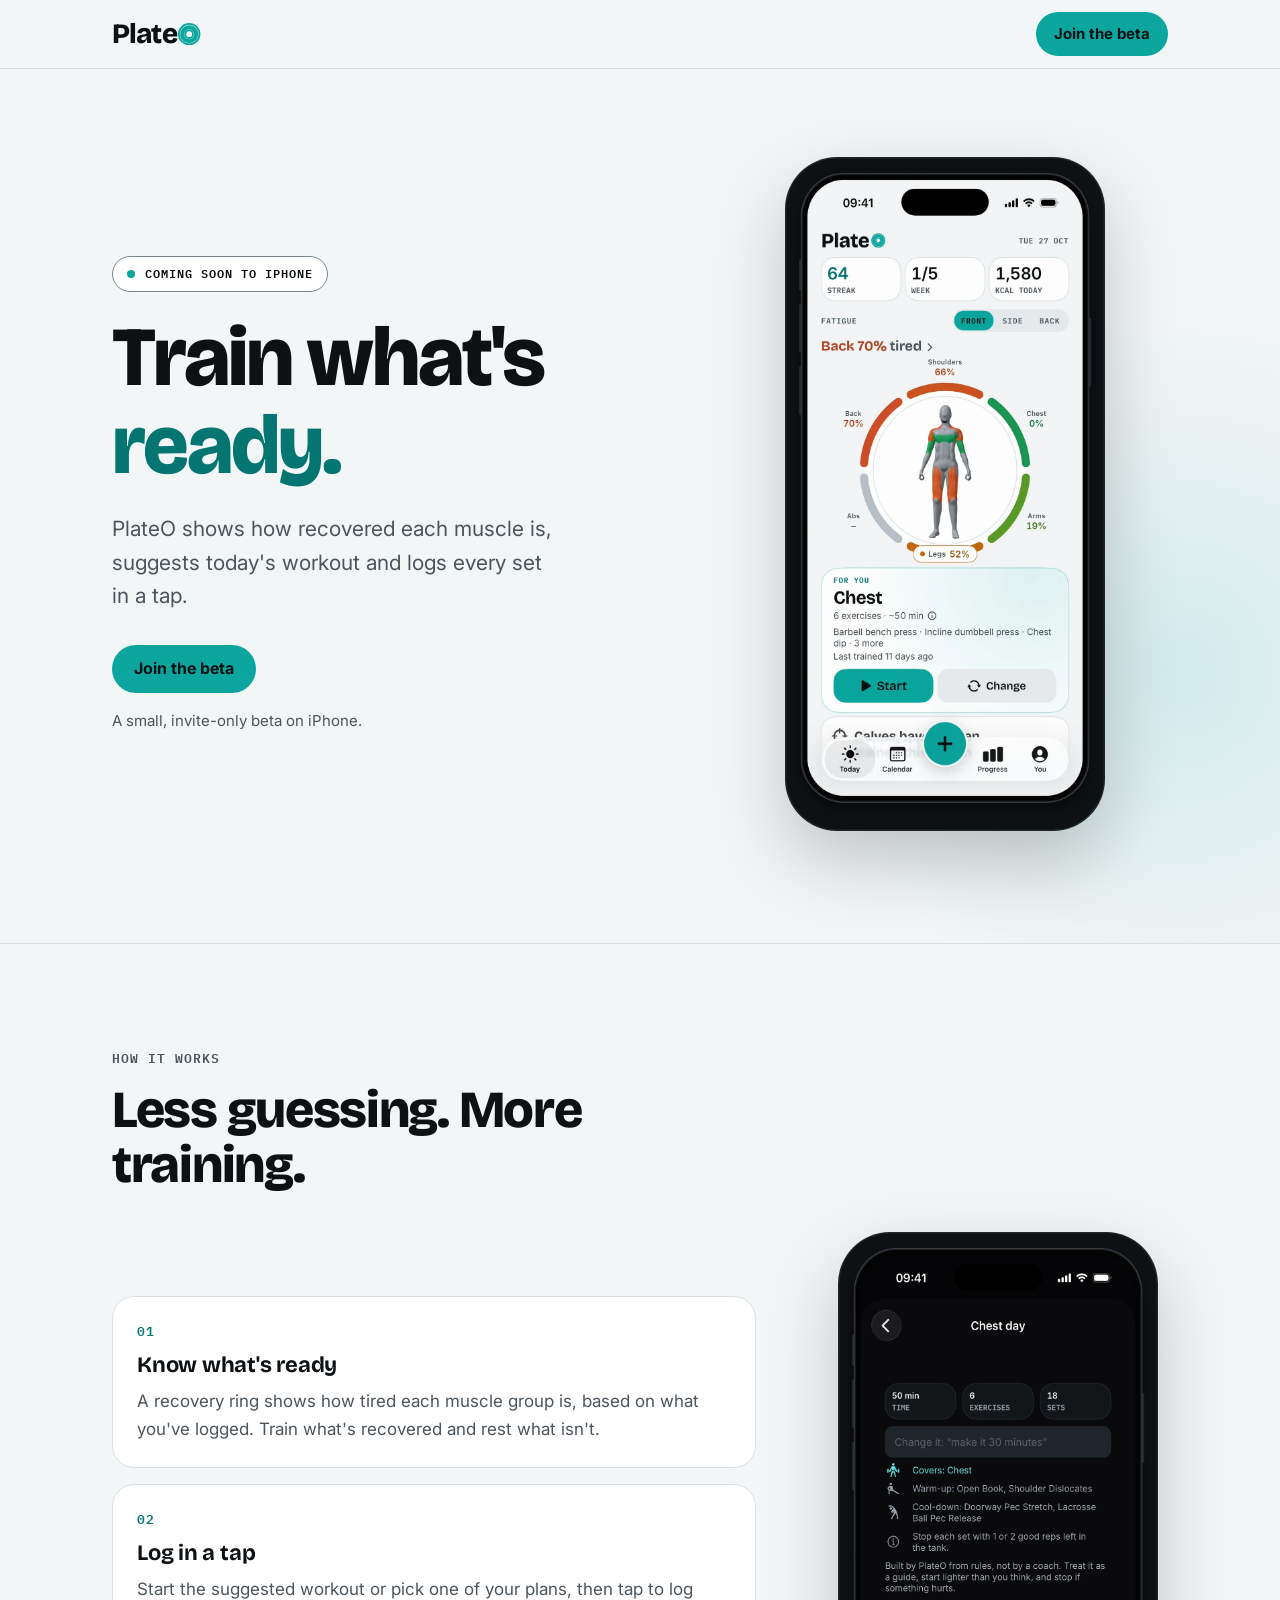
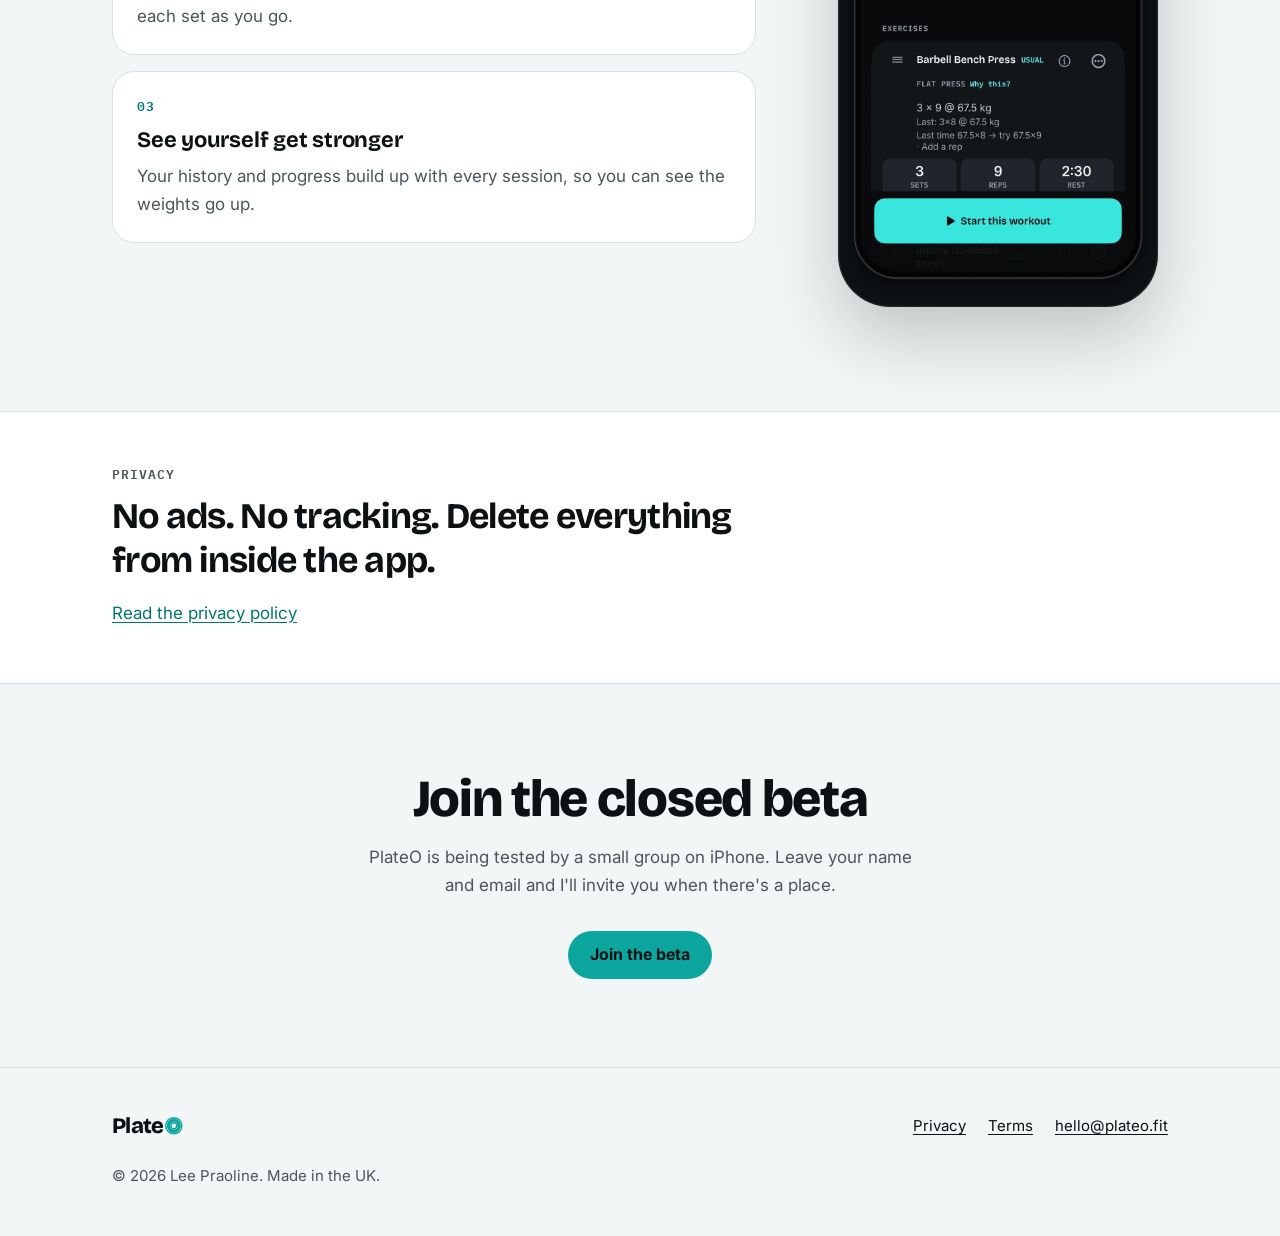
==== index.html @ 6e7a7268 "Site: use the PC's mockups, OG card and icon set" ====
<!doctype html>
<html lang="en-GB">
<head>
  <meta charset="utf-8">
  <meta name="viewport" content="width=device-width, initial-scale=1">
  <title>PlateO: train what's ready</title>
  <meta name="description" content="PlateO is a gym app for iPhone. It shows how recovered each muscle is, suggests today's workout and logs every set in a tap. Coming soon to iPhone.">
  <meta name="color-scheme" content="dark light">
  <meta name="theme-color" content="#0B0C0E" media="(prefers-color-scheme: dark)">
  <meta name="theme-color" content="#F3F6F7" media="(prefers-color-scheme: light)">
  <meta name="referrer" content="strict-origin-when-cross-origin">
  <meta property="og:type" content="website">
  <meta property="og:site_name" content="PlateO">
  <meta property="og:title" content="PlateO: train what's ready">
  <meta property="og:description" content="See how recovered each muscle is, get today's workout and log every set in a tap. Coming soon to iPhone.">
  <meta property="og:url" content="https://plateo.fit/">
  <meta property="og:image" content="https://plateo.fit/img/og-card-1200x630.png">
  <meta property="og:image:width" content="1200">
  <meta property="og:image:height" content="630">
  <meta property="og:image:alt" content="PlateO wordmark, the words Train what's ready, and the PlateO Today screen on an iPhone.">
  <meta property="og:locale" content="en_GB">
  <meta name="twitter:card" content="summary_large_image">
  <link rel="icon" href="favicon-32.png" sizes="32x32" type="image/png">
  <link rel="icon" href="favicon.svg" type="image/svg+xml">
  <link rel="apple-touch-icon" href="apple-touch-icon-180.png">
  <link rel="preload" href="fonts/BricolageGrotesque-Variable.ttf" as="font" type="font/ttf" crossorigin>
  <link rel="stylesheet" href="style.css">
</head>
<body>
  <a class="skip" href="#main">Skip to content</a>

  <header class="site-head">
    <div class="wrap">
      <a class="brand" href="./" aria-label="PlateO home"><span aria-hidden="true">Plate</span><svg viewBox="10 10 108 108" width="24" height="24" aria-hidden="true" focusable="false"><path fill="currentColor" fill-rule="evenodd" d="M10.00,64 a54.00,54.00 0 1 0 108.00,0 a54.00,54.00 0 1 0 -108.00,0 M18.64,64 a45.36,45.36 0 1 0 90.72,0 a45.36,45.36 0 1 0 -90.72,0 M20.51,64 a43.49,43.49 0 1 0 86.98,0 a43.49,43.49 0 1 0 -86.98,0 M39.85,64 a24.15,24.15 0 1 0 48.30,0 a24.15,24.15 0 1 0 -48.30,0 M41.16,64 a22.84,22.84 0 1 0 45.68,0 a22.84,22.84 0 1 0 -45.68,0 M49.96,64 a14.04,14.04 0 1 0 28.08,0 a14.04,14.04 0 1 0 -28.08,0"/></svg></a>
      <a class="btn btn-sm" href="beta.html">Join the beta</a>
    </div>
  </header>

  <main id="main">
    <section class="hero" aria-labelledby="hero-title">
      <div class="wrap">
        <div>
          <p class="pill">Coming soon to iPhone</p>
          <h1 id="hero-title">Train what's <span class="accent">ready.</span></h1>
          <p class="lead">PlateO shows how recovered each muscle is, suggests today's workout and logs every set in a tap.</p>
          <div class="cta-row">
            <a class="btn" href="beta.html">Join the beta</a>
          </div>
          <p class="fine">A small, invite-only beta on iPhone.</p>
        </div>
        <div class="phone">
          <picture>
            <source srcset="img/phone-today-light.webp" media="(prefers-color-scheme: light)">
            <img src="img/phone-today-dark.webp" width="450" height="949" fetchpriority="high"
                 alt="The PlateO Today screen. A ring around a body figure shows how tired each muscle group is: back 70%, shoulders 66%, legs 52%, arms 19% and chest 0%. Below it, a suggested Chest workout of 6 exercises, about 50 minutes, with a Start button.">
          </picture>
        </div>
      </div>
    </section>

    <section class="section" aria-labelledby="features-title">
      <div class="wrap">
        <div class="section-head">
          <p class="label">How it works</p>
          <h2 id="features-title">Less guessing. More training.</h2>
        </div>
        <div class="features">
          <ul class="feature-list">
            <li class="feature">
              <p class="num">01</p>
              <h3>Know what's ready</h3>
              <p>A recovery ring shows how tired each muscle group is, based on what you've logged. Train what's recovered and rest what isn't.</p>
            </li>
            <li class="feature">
              <p class="num">02</p>
              <h3>Log in a tap</h3>
              <p>Start the suggested workout or pick one of your plans, then tap to log each set as you go.</p>
            </li>
            <li class="feature">
              <p class="num">03</p>
              <h3>See yourself get stronger</h3>
              <p>Your history and progress build up with every session, so you can see the weights go up.</p>
            </li>
          </ul>
          <div class="phone">
            <img src="img/phone-chestday-dark.webp" width="450" height="949" loading="lazy"
                 alt="A PlateO Chest day workout: 50 minutes, 6 exercises, 18 sets, with warm-up and cool-down. The first exercise is Barbell Bench Press, 3 sets of 9 at 67.5 kg, and a Start this workout button.">
          </div>
        </div>
      </div>
    </section>

    <section class="strip" aria-labelledby="privacy-title">
      <div class="wrap">
        <h2 id="privacy-title" class="label">Privacy</h2>
        <p class="big">No ads. No tracking. Delete everything from inside the app.</p>
        <p class="more"><a href="privacy.html">Read the privacy policy</a></p>
      </div>
    </section>

    <section class="closing" aria-labelledby="closing-title">
      <div class="wrap">
        <h2 id="closing-title">Join the closed beta</h2>
        <p>PlateO is being tested by a small group on iPhone. Leave your name and email and I'll invite you when there's a place.</p>
        <div class="cta-row">
          <a class="btn" href="beta.html">Join the beta</a>
        </div>
      </div>
    </section>
  </main>

  <footer class="site-foot">
    <div class="wrap">
      <a class="brand brand-sm" href="./" aria-label="PlateO home"><span aria-hidden="true">Plate</span><svg viewBox="10 10 108 108" width="24" height="24" aria-hidden="true" focusable="false"><path fill="currentColor" fill-rule="evenodd" d="M10.00,64 a54.00,54.00 0 1 0 108.00,0 a54.00,54.00 0 1 0 -108.00,0 M18.64,64 a45.36,45.36 0 1 0 90.72,0 a45.36,45.36 0 1 0 -90.72,0 M20.51,64 a43.49,43.49 0 1 0 86.98,0 a43.49,43.49 0 1 0 -86.98,0 M39.85,64 a24.15,24.15 0 1 0 48.30,0 a24.15,24.15 0 1 0 -48.30,0 M41.16,64 a22.84,22.84 0 1 0 45.68,0 a22.84,22.84 0 1 0 -45.68,0 M49.96,64 a14.04,14.04 0 1 0 28.08,0 a14.04,14.04 0 1 0 -28.08,0"/></svg></a>
      <nav aria-label="Footer">
        <ul>
          <li><a href="privacy.html">Privacy</a></li>
          <li><a href="terms.html">Terms</a></li>
          <li><a href="mailto:hello@plateo.fit">hello@plateo.fit</a></li>
        </ul>
      </nav>
      <p class="copy">© 2026 Lee Praoline. Made in the UK.</p>
    </div>
  </footer>
</body>
</html>
---- style.css ----
/* PlateO site, "Arc" look. Self-hosted fonts only: no third parties, no cookies, no analytics. */

/* Fonts: SIL Open Font Licence 1.1, see fonts/README.txt */
@font-face {
  font-family: "Bricolage Grotesque";
  src: url("fonts/BricolageGrotesque-Variable.ttf") format("truetype");
  font-weight: 200 800;
  font-style: normal;
  font-display: swap;
}
@font-face {
  font-family: "Inter";
  src: url("fonts/Inter-Variable.ttf") format("truetype");
  font-weight: 100 900;
  font-style: normal;
  font-display: swap;
}
@font-face {
  font-family: "IBM Plex Mono";
  src: url("fonts/IBMPlexMono-SemiBold.ttf") format("truetype");
  font-weight: 600;
  font-style: normal;
  font-display: swap;
}

/* Tokens: dark by default */
:root {
  color-scheme: dark light;
  --bg: #0B0C0E;
  --surface: #15181C;
  --field: #21262B;
  --line: #262B31;
  --line-strong: #6B747C;
  --ink: #F2F4F5;
  --ink-2: #9BA4AC;
  --accent: #3BE8E0;
  --on-accent: #061214;
  --accent-ink: #5CEFE8;
  --focus: #3BE8E0;
  --error: #F26B63;
  --ok: #5FD98F;
  --glow: rgba(59, 232, 224, .16);
  --head-bg: rgba(11, 12, 14, .86);
  --bezel: #1D2126;
  --shadow: 0 30px 80px rgba(0, 0, 0, .55);

  --display: "Bricolage Grotesque", ui-sans-serif, system-ui, sans-serif;
  --body: "Inter", ui-sans-serif, system-ui, -apple-system, "Segoe UI", Roboto, sans-serif;
  --mono: "IBM Plex Mono", ui-monospace, "SF Mono", Menlo, monospace;
  --radius: 22px;
  --max: 1120px;
}
@media (prefers-color-scheme: light) {
  :root {
    --bg: #F3F6F7;
    --surface: #FFFFFF;
    --field: #E6EBEE;
    --line: #D9DFE3;
    --line-strong: #7A848B;
    --ink: #0E1114;
    --ink-2: #4C555B;
    --accent: #0DA69F;
    --on-accent: #061214;
    --accent-ink: #047570;
    --focus: #047570;
    --error: #C8362D;
    --ok: #1E7F4A;
    --glow: rgba(13, 166, 159, .14);
    --head-bg: rgba(243, 246, 247, .88);
    --bezel: #0E1114;
    --shadow: 0 30px 70px rgba(14, 17, 20, .22);
  }
}

/* Base */
*, *::before, *::after { box-sizing: border-box; }
html { -webkit-text-size-adjust: 100%; scroll-behavior: smooth; }
body {
  margin: 0;
  background: var(--bg);
  color: var(--ink);
  font: 400 1.0625rem/1.6 var(--body);
  overflow-x: hidden;
  -webkit-font-smoothing: antialiased;
}
img { max-width: 100%; height: auto; display: block; }
a { color: var(--accent-ink); text-underline-offset: 3px; }
a:hover { text-decoration-thickness: 2px; }
:focus-visible { outline: 3px solid var(--focus); outline-offset: 3px; border-radius: 6px; }
::selection { background: var(--accent); color: var(--on-accent); }

.skip {
  position: absolute; left: 16px; top: -100px; z-index: 10;
  background: var(--accent); color: var(--on-accent);
  padding: 10px 16px; border-radius: 10px; font-weight: 700; text-decoration: none;
}
.skip:focus { top: 12px; }

.visually-hidden {
  position: absolute !important; width: 1px; height: 1px; padding: 0; margin: -1px;
  overflow: hidden; clip: rect(0 0 0 0); white-space: nowrap; border: 0;
}

.wrap { width: 100%; max-width: var(--max); margin: 0 auto; padding: 0 16px; }
@media (min-width: 720px) { .wrap { padding: 0 32px; } }

/* Type */
h1, h2, h3 { font-family: var(--display); margin: 0; letter-spacing: -.025em; line-height: 1.05; }
h1 { font-size: clamp(2.75rem, 9vw, 5.25rem); font-weight: 800; }
h2 { font-size: clamp(2rem, 5vw, 3.25rem); font-weight: 800; }
h3 { font-size: 1.375rem; font-weight: 700; letter-spacing: -.01em; line-height: 1.2; }
.accent { color: var(--accent-ink); }
.lead { font-size: clamp(1.125rem, 2.4vw, 1.3125rem); color: var(--ink-2); max-width: 34ch; margin: 22px 0 0; }
.muted { color: var(--ink-2); }
.label {
  font-family: var(--mono); font-weight: 600; font-size: .8125rem;
  letter-spacing: .08em; text-transform: uppercase; color: var(--ink-2); margin: 0 0 14px;
}

/* Buttons */
.btn {
  display: inline-flex; align-items: center; justify-content: center; gap: 8px;
  min-height: 48px; padding: 12px 22px; border-radius: 999px; border: 0;
  background: var(--accent); color: var(--on-accent);
  font: 700 1rem/1.2 var(--body); text-decoration: none; cursor: pointer;
  transition: transform .15s ease, filter .15s ease;
}
.btn:hover { filter: brightness(1.06); text-decoration: none; }
.btn:active { transform: translateY(1px); }
.btn[disabled] { opacity: .65; cursor: progress; }
.btn-sm { min-height: 44px; padding: 10px 18px; font-size: .9375rem; }
.btn-ghost { background: transparent; color: var(--ink); box-shadow: inset 0 0 0 1.5px var(--line-strong); }

/* Header */
.site-head {
  position: sticky; top: 0; z-index: 5;
  background: var(--head-bg);
  backdrop-filter: saturate(160%) blur(14px); -webkit-backdrop-filter: saturate(160%) blur(14px);
  border-bottom: 1px solid var(--line);
}
.site-head .wrap { display: flex; align-items: center; justify-content: space-between; gap: 16px; min-height: 68px; }

/* Wordmark: "Plate" in Bricolage ExtraBold + the plate-O mark */
.brand {
  display: inline-flex; align-items: center; gap: .06em;
  color: var(--ink); text-decoration: none;
  font: 800 1.75rem/1 var(--display); letter-spacing: -.03em;
}
.brand svg { width: .8em; height: .8em; color: var(--accent); flex: none; position: relative; top: .01em; }
.brand-sm { font-size: 1.375rem; }

/* Hero */
.hero { position: relative; padding: 48px 0 72px; overflow: hidden; }
.hero::before {
  content: ""; position: absolute; inset: auto -20% -10% auto; width: 720px; height: 720px;
  background: radial-gradient(closest-side, var(--glow), transparent); pointer-events: none;
}
.hero .wrap { position: relative; display: grid; gap: 48px; align-items: center; }
@media (min-width: 900px) {
  .hero { padding: 88px 0 112px; }
  .hero .wrap { grid-template-columns: 1.1fr .9fr; gap: 64px; }
}
.pill {
  display: inline-flex; align-items: center; gap: 10px; margin: 0 0 22px;
  padding: 7px 14px; border-radius: 999px; border: 1px solid var(--line-strong);
  background: var(--surface);
  font-family: var(--mono); font-weight: 600; font-size: .78rem; letter-spacing: .08em; text-transform: uppercase;
  color: var(--ink);
}
.pill::before { content: ""; width: 8px; height: 8px; border-radius: 50%; background: var(--accent); flex: none; }
.cta-row { display: flex; flex-wrap: wrap; gap: 12px; margin-top: 32px; }
.fine { font-size: .9375rem; color: var(--ink-2); margin: 16px 0 0; }

/* Phone mockup */
.phone {
  margin: 0 auto; width: min(300px, 78vw);
  padding: 9px; border-radius: 52px; background: var(--bezel);
  box-shadow: var(--shadow), inset 0 0 0 1.5px rgba(255, 255, 255, .08);
}
.phone img { width: 100%; border-radius: 43px; aspect-ratio: 600 / 1304; }
@media (min-width: 900px) { .phone { width: 320px; } }

/* Sections */
.section { padding: 72px 0; border-top: 1px solid var(--line); }
@media (min-width: 900px) { .section { padding: 104px 0; } }
.section-head { max-width: 40rem; margin-bottom: 40px; }

.features { display: grid; gap: 48px; align-items: center; }
@media (min-width: 900px) { .features { grid-template-columns: 1fr 340px; gap: 72px; } }
.feature-list { list-style: none; margin: 0; padding: 0; display: grid; gap: 16px; }
.feature {
  background: var(--surface); border: 1px solid var(--line); border-radius: var(--radius);
  padding: 24px;
}
.feature .num { font-family: var(--mono); font-weight: 600; font-size: .8125rem; letter-spacing: .08em; color: var(--accent-ink); margin: 0 0 10px; }
.feature p:last-child { margin: 10px 0 0; color: var(--ink-2); }

/* Privacy strip */
.strip { background: var(--surface); border-block: 1px solid var(--line); padding: 56px 0; }
.strip p.big {
  font: 700 clamp(1.5rem, 4vw, 2.25rem)/1.2 var(--display); letter-spacing: -.02em;
  margin: 0; max-width: 28ch;
}
.strip .more { margin: 18px 0 0; }

/* Closing CTA */
.closing { text-align: center; padding: 88px 0; }
.closing p { color: var(--ink-2); max-width: 36rem; margin: 18px auto 0; }
.closing .cta-row { justify-content: center; }

/* Footer */
.site-foot { border-top: 1px solid var(--line); padding: 40px 0 48px; color: var(--ink-2); font-size: .9375rem; }
.site-foot .wrap { display: grid; gap: 20px; }
@media (min-width: 720px) { .site-foot .wrap { grid-template-columns: auto 1fr; align-items: center; } }
.site-foot nav ul { display: flex; flex-wrap: wrap; gap: 6px 22px; list-style: none; margin: 0; padding: 0; }
@media (min-width: 720px) { .site-foot nav ul { justify-content: flex-end; } }
.site-foot nav a { color: var(--ink); display: inline-block; padding: 6px 0; }
.site-foot .copy { margin: 0; grid-column: 1 / -1; }

/* Documents (privacy, terms) */
.doc { max-width: 46rem; padding-top: 48px; padding-bottom: 72px; }
.doc h1 { font-size: clamp(2.25rem, 7vw, 3.5rem); }
.doc h2 { font-size: clamp(1.5rem, 4vw, 1.875rem); font-weight: 700; margin: 48px 0 14px; scroll-margin-top: 88px; }
.doc .meta { font-family: var(--mono); font-weight: 600; font-size: .8125rem; letter-spacing: .04em; color: var(--ink-2); margin: 16px 0 32px; }
.doc ul { padding-left: 1.25rem; }
.doc li { margin: 0 0 12px; }
.doc li::marker { color: var(--accent-ink); }
.box { background: var(--surface); border: 1px solid var(--line); border-radius: var(--radius); padding: 4px 22px; margin: 24px 0; }
.back { margin-top: 48px; }

/* Forms (beta sign-up) */
.form-wrap { max-width: 36rem; padding-top: 48px; padding-bottom: 80px; }
.form-wrap h1 { font-size: clamp(2.25rem, 7vw, 3.5rem); }
.form-wrap .lead { max-width: none; }
.card {
  background: var(--surface); border: 1px solid var(--line); border-radius: var(--radius);
  padding: 24px 20px; margin-top: 32px;
}
@media (min-width: 600px) { .card { padding: 32px; } }
.field { margin: 0 0 22px; }
.field > label, .field legend { display: block; font-weight: 600; margin: 0 0 8px; }
.opt { font-weight: 400; color: var(--ink-2); }
.hint { display: block; font-size: .875rem; color: var(--ink-2); margin: -4px 0 8px; }
input[type="text"], input[type="email"], select, textarea {
  width: 100%; min-height: 48px; padding: 12px 14px;
  font: 400 1rem/1.4 var(--body); color: var(--ink);
  background: var(--field); border: 1.5px solid var(--line-strong); border-radius: 12px;
}
textarea { min-height: 120px; resize: vertical; }
select {
  appearance: none; -webkit-appearance: none; padding-right: 44px;
  background-image: linear-gradient(45deg, transparent 50%, var(--ink-2) 50%), linear-gradient(135deg, var(--ink-2) 50%, transparent 50%);
  background-position: calc(100% - 22px) 50%, calc(100% - 16px) 50%;
  background-size: 6px 6px; background-repeat: no-repeat;
}
input:focus-visible, select:focus-visible, textarea:focus-visible { outline-offset: 1px; border-color: var(--focus); }
[aria-invalid="true"] { border-color: var(--error) !important; }
.error { display: block; color: var(--error); font-size: .9375rem; font-weight: 600; margin: 8px 0 0; }
.error:empty { display: none; }
.count { display: block; text-align: right; font-size: .8125rem; color: var(--ink-2); margin-top: 6px; font-variant-numeric: tabular-nums; }

.check { display: grid; grid-template-columns: 24px 1fr; gap: 12px; align-items: start; }
.check input { width: 22px; height: 22px; margin: 2px 0 0; accent-color: var(--focus); }
.check label { font-weight: 400; margin: 0; }

.hp { position: absolute; left: -10000px; width: 1px; height: 1px; overflow: hidden; }

.status { margin: 18px 0 0; }
.status:empty { display: none; }
.status.is-error {
  padding: 14px 16px; border-radius: 12px; border: 1.5px solid var(--error);
  background: var(--field); color: var(--ink);
}
.success { text-align: left; }
.success h2 { font-size: clamp(1.75rem, 5vw, 2.25rem); margin: 0 0 12px; }
.success h2:focus { outline: none; }
.success-mark { width: 52px; height: 52px; color: var(--accent); margin-bottom: 18px; }
.alt { color: var(--ink-2); font-size: .9375rem; margin: 22px 0 0; }
.noscript { padding: 16px; border-radius: 12px; border: 1.5px solid var(--line-strong); background: var(--surface); margin-top: 24px; }

/* 404 */
.notfound { padding: 96px 0 120px; }
.notfound p { color: var(--ink-2); max-width: 32rem; }

/* Reduce Motion */
@media (prefers-reduced-motion: reduce) {
  html { scroll-behavior: auto; }
  *, *::before, *::after { transition: none !important; animation: none !important; }
}

/* Windows high contrast */
@media (forced-colors: active) {
  .btn { border: 2px solid ButtonText; }
  .brand svg { color: CanvasText; }
}
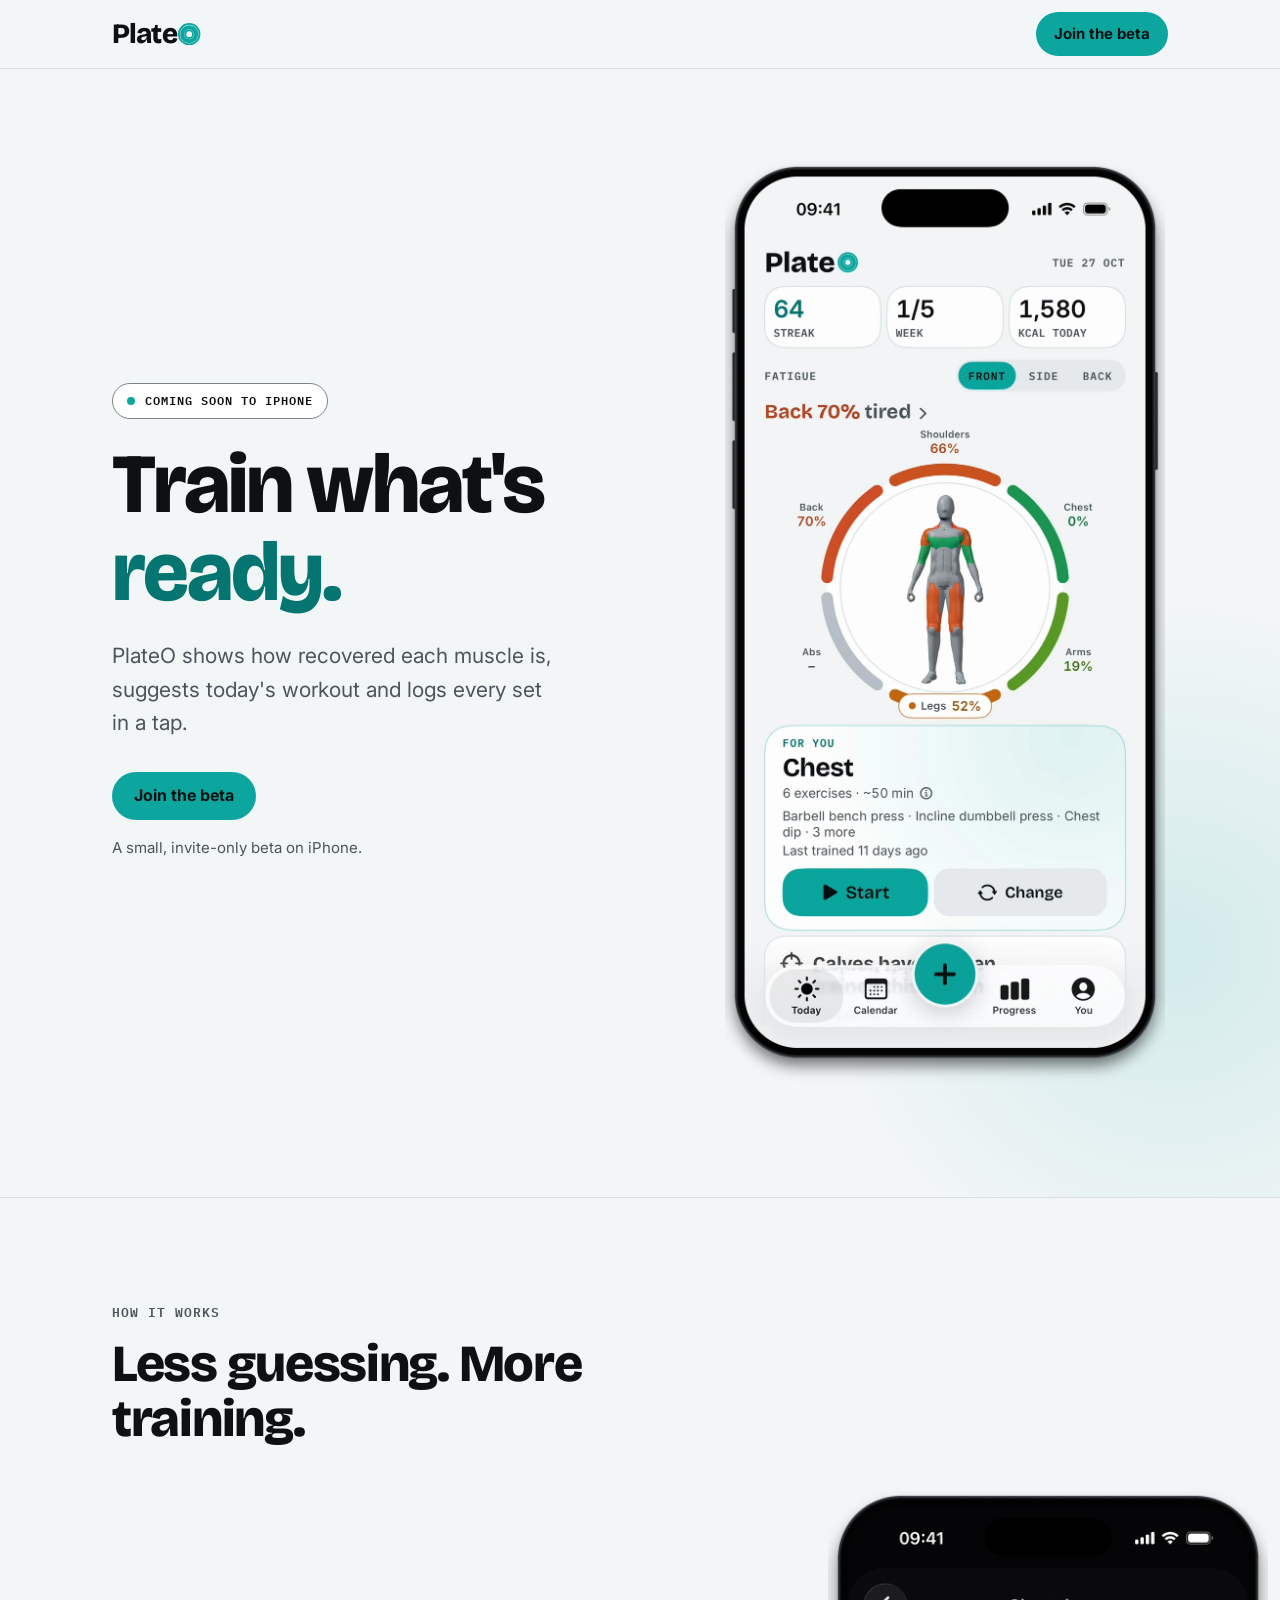
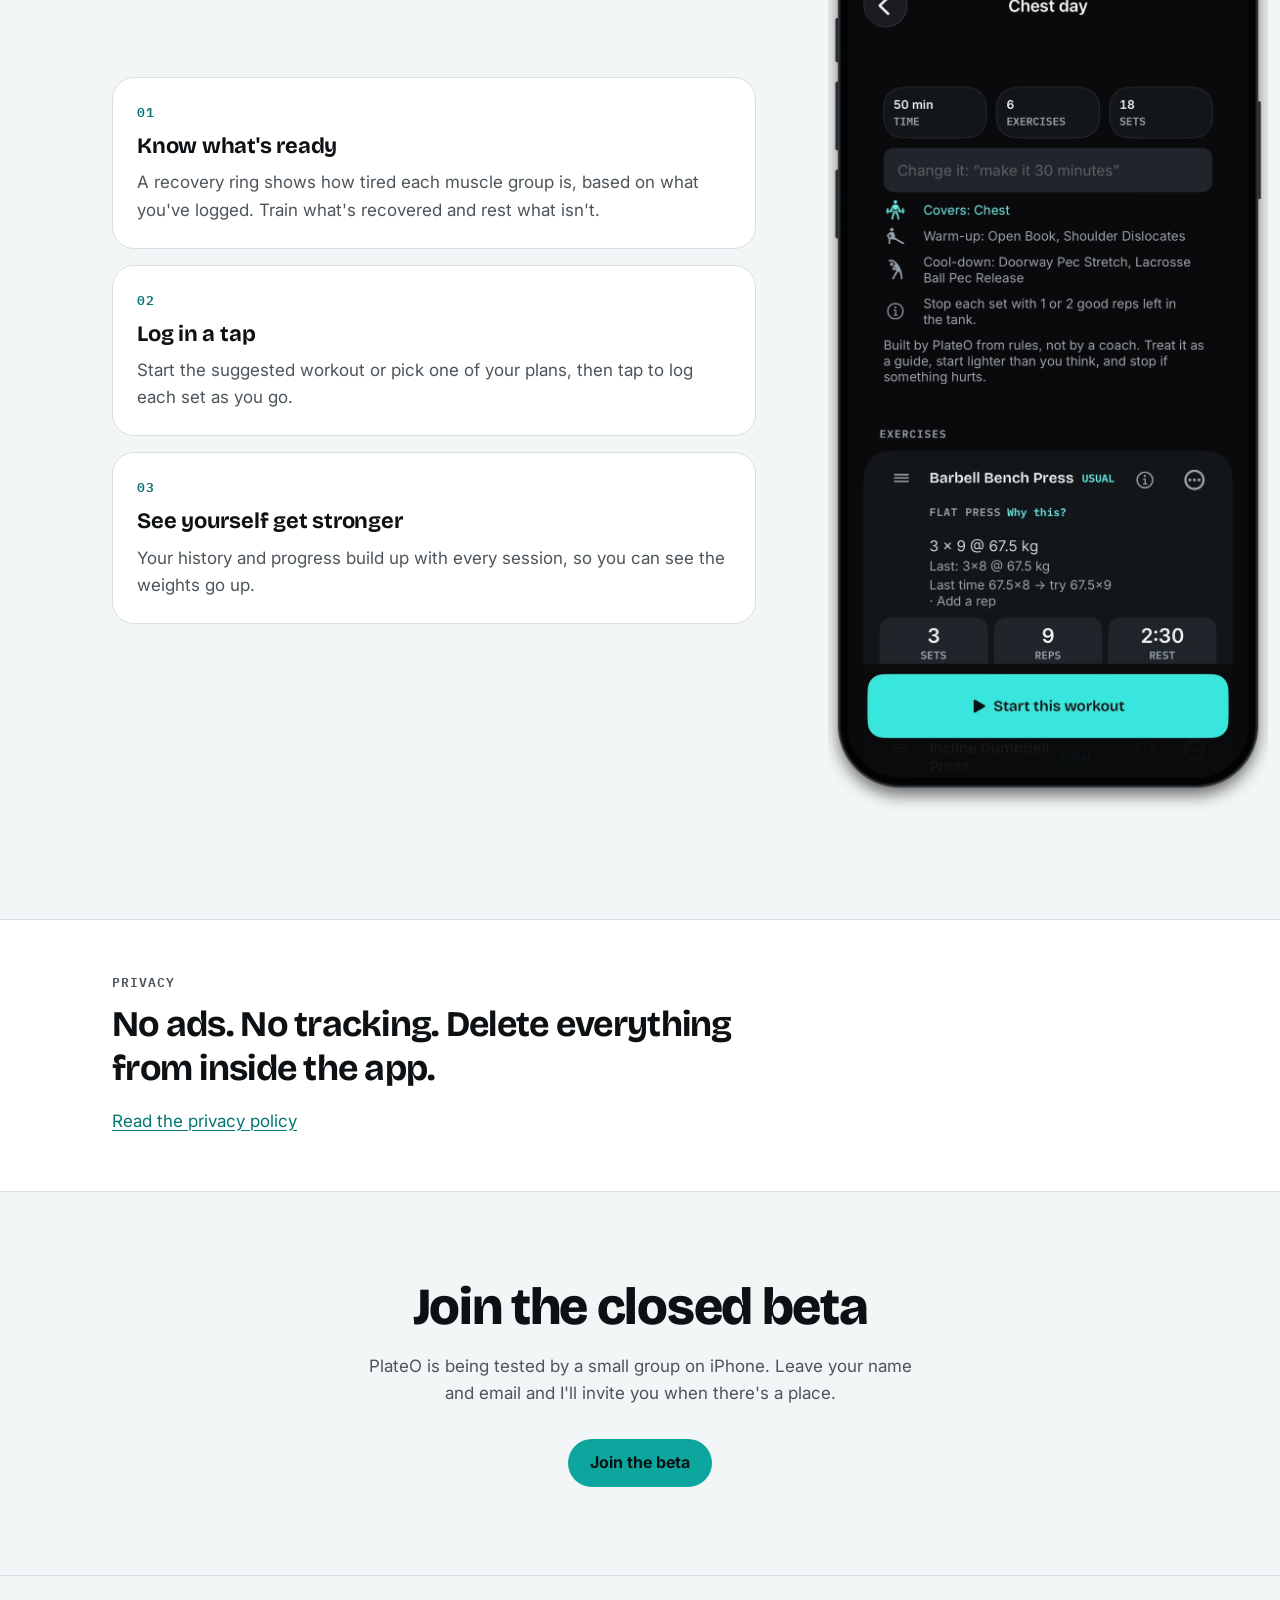
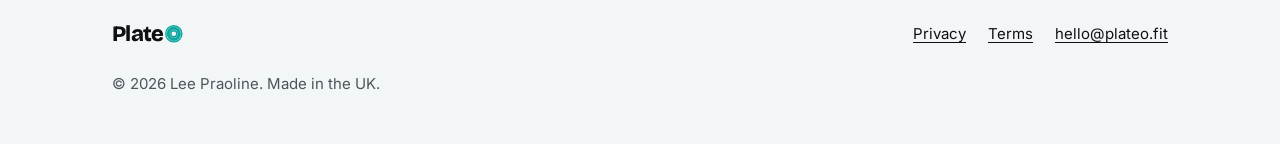
==== commit 74d56c52: "Site: sharper phone images (1x and 2x srcset), re-rendered icons and social cards, larger phone Co-A" ====
--- a/index.html
+++ b/index.html
@@ -50,8 +50,8 @@
         </div>
         <div class="phone">
           <picture>
-            <source srcset="img/phone-today-light.webp" media="(prefers-color-scheme: light)">
-            <img src="img/phone-today-dark.webp" width="450" height="949" fetchpriority="high"
+            <source srcset="img/phone-today-light.webp 900w, img/phone-today-light@2x.webp 1800w" sizes="(min-width: 900px) 440px, 90vw" media="(prefers-color-scheme: light)">
+            <img src="img/phone-today-dark.webp" srcset="img/phone-today-dark.webp 900w, img/phone-today-dark@2x.webp 1800w" sizes="(min-width: 900px) 440px, 90vw" width="900" height="1899" fetchpriority="high"
                  alt="The PlateO Today screen. A ring around a body figure shows how tired each muscle group is: back 70%, shoulders 66%, legs 52%, arms 19% and chest 0%. Below it, a suggested Chest workout of 6 exercises, about 50 minutes, with a Start button.">
           </picture>
         </div>
@@ -83,7 +83,7 @@
             </li>
           </ul>
           <div class="phone">
-            <img src="img/phone-chestday-dark.webp" width="450" height="949" loading="lazy"
+            <img src="img/phone-chestday-dark.webp" srcset="img/phone-chestday-dark.webp 900w, img/phone-chestday-dark@2x.webp 1800w" sizes="(min-width: 900px) 440px, 90vw" width="900" height="1899" loading="lazy"
                  alt="A PlateO Chest day workout: 50 minutes, 6 exercises, 18 sets, with warm-up and cool-down. The first exercise is Barbell Bench Press, 3 sets of 9 at 67.5 kg, and a Start this workout button.">
           </div>
         </div>
--- a/style.css
+++ b/style.css
@@ -171,14 +171,10 @@
 .cta-row { display: flex; flex-wrap: wrap; gap: 12px; margin-top: 32px; }
 .fine { font-size: .9375rem; color: var(--ink-2); margin: 16px 0 0; }
 
-/* Phone mockup */
-.phone {
-  margin: 0 auto; width: min(300px, 78vw);
-  padding: 9px; border-radius: 52px; background: var(--bezel);
-  box-shadow: var(--shadow), inset 0 0 0 1.5px rgba(255, 255, 255, .08);
-}
-.phone img { width: 100%; border-radius: 43px; aspect-ratio: 600 / 1304; }
-@media (min-width: 900px) { .phone { width: 320px; } }
+/* Phone mockup: the image already carries its own bezel and shadow (900 x 1899, transparent), so it is shown big enough for the screen text to read. */
+.phone { margin: 0 auto; width: min(380px, 90vw); }
+.phone img { width: 100%; height: auto; aspect-ratio: 900 / 1899; border-radius: 0; }
+@media (min-width: 900px) { .phone { width: 440px; } }
 
 /* Sections */
 .section { padding: 72px 0; border-top: 1px solid var(--line); }
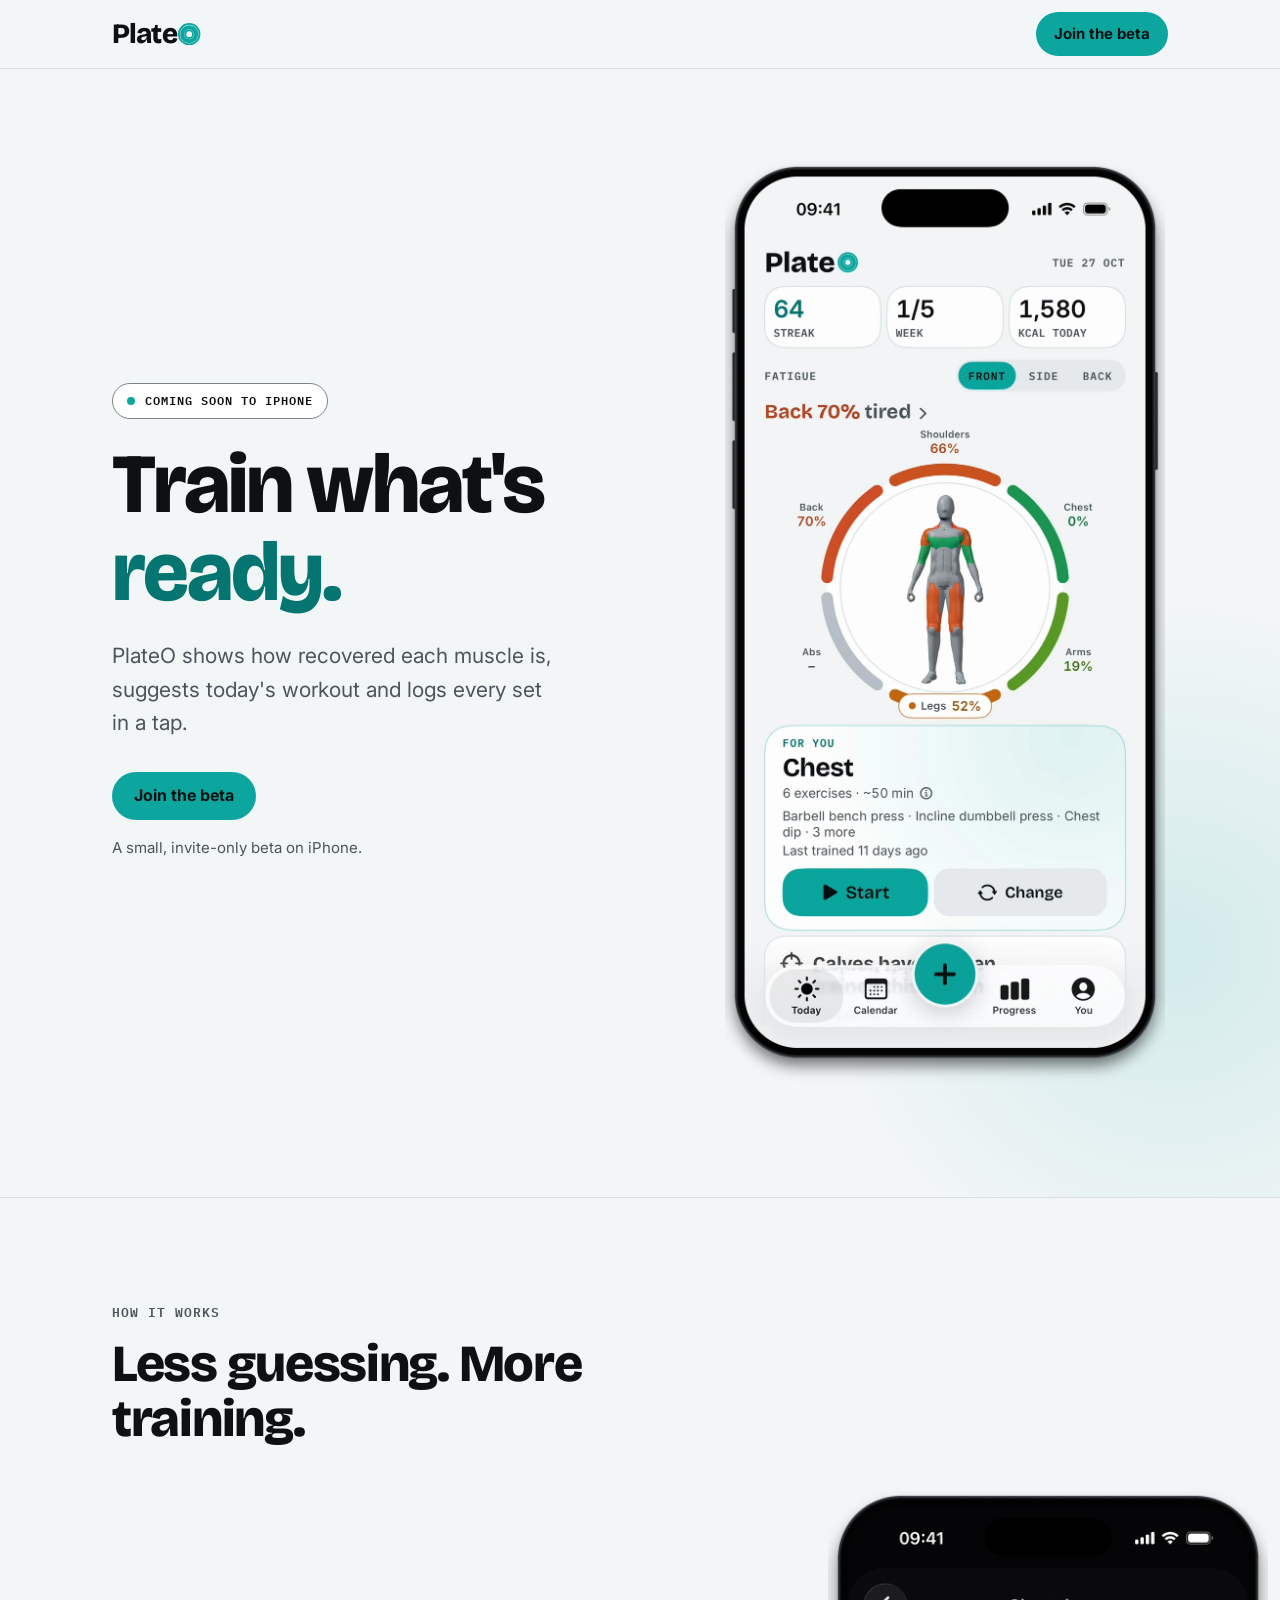
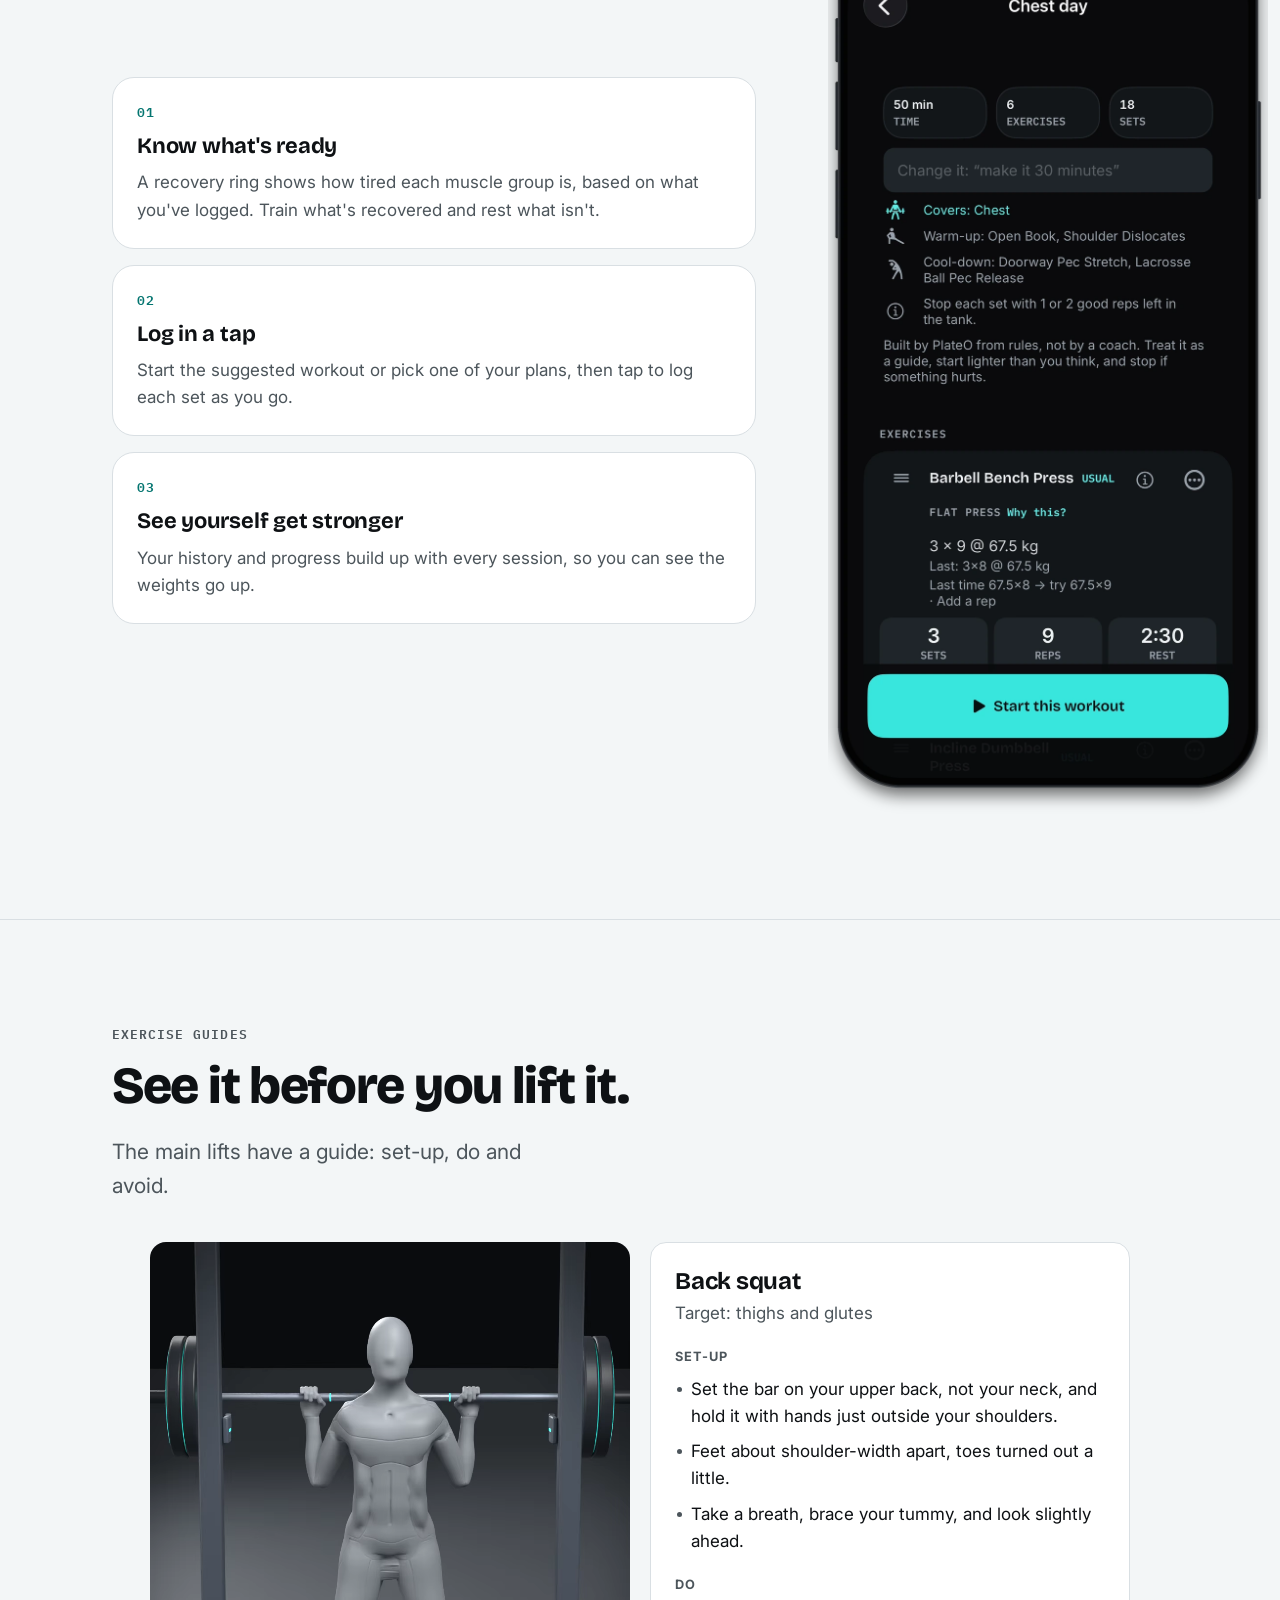
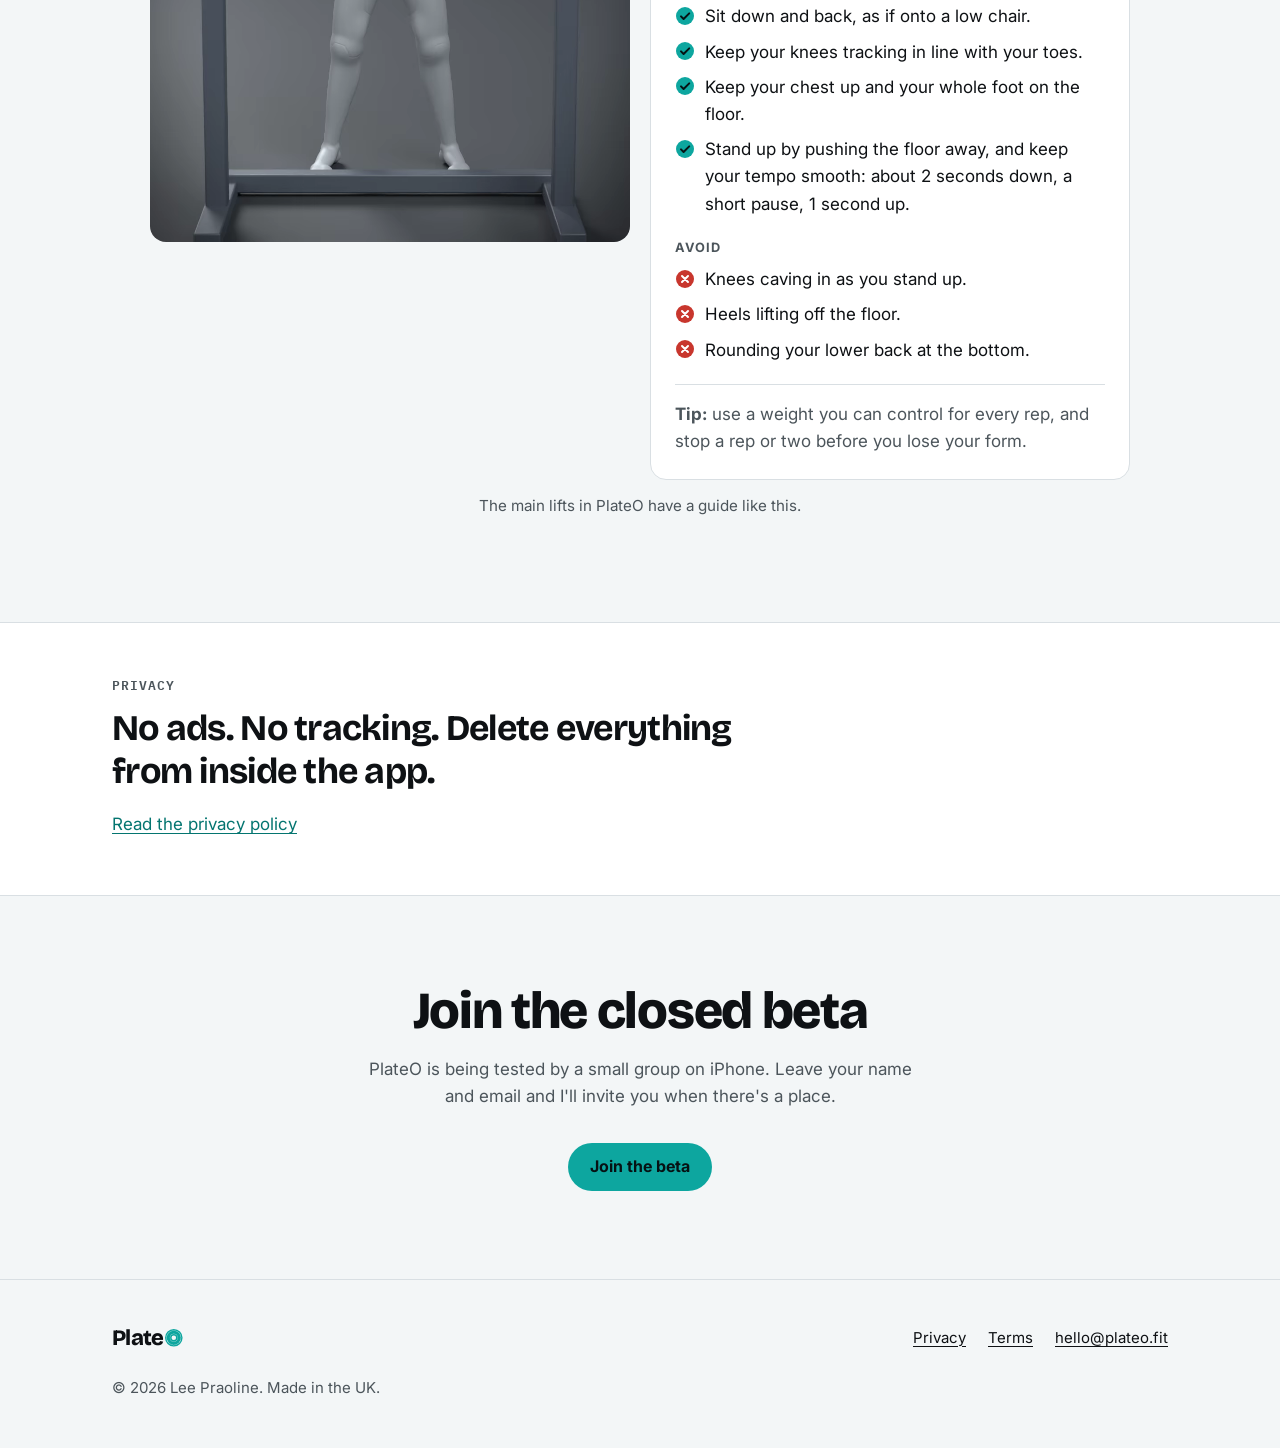
==== commit ca7aea40: "Site: exercise guide section (back squat clip and instruction card) Co-Authored-By: Claude Opus 5.5 " ====
--- a/index.html
+++ b/index.html
@@ -90,6 +90,48 @@
       </div>
     </section>
 
+    <section class="section" aria-labelledby="guide-title">
+      <div class="wrap">
+        <div class="section-head">
+          <p class="label">Exercise guides</p>
+          <h2 id="guide-title">See it before you lift it.</h2>
+          <p class="lead">The main lifts have a guide: set-up, do and avoid.</p>
+        </div>
+        <div class="guide-unit">
+          <figure class="guide">
+            <video class="guide-video" muted loop playsinline preload="none" poster="img/guide/squat-guide-poster.webp"
+                   data-webm="img/guide/squat-guide-portrait.webm" data-mp4="img/guide/squat-guide-portrait.mp4"
+                   aria-label="Ari does three back squats while the view turns from the front to the side and back, then shows the knees caving in with an Avoid tag, then the fix with a Do tag."></video>
+          </figure>
+          <article class="guide-card" aria-labelledby="squat-title">
+            <h3 id="squat-title">Back squat</h3>
+            <p class="target">Target: thighs and glutes</p>
+            <h4>Set-up</h4>
+            <ul class="plain">
+              <li>Set the bar on your upper back, not your neck, and hold it with hands just outside your shoulders.</li>
+              <li>Feet about shoulder-width apart, toes turned out a little.</li>
+              <li>Take a breath, brace your tummy, and look slightly ahead.</li>
+            </ul>
+            <h4>Do</h4>
+            <ul class="marked">
+              <li><svg class="mark do" viewBox="0 0 20 20" aria-hidden="true" focusable="false"><circle cx="10" cy="10" r="9"/><path d="M6 10.4l2.6 2.6L14.2 7.4"/></svg><span><span class="sr">Do: </span>Sit down and back, as if onto a low chair.</span></li>
+              <li><svg class="mark do" viewBox="0 0 20 20" aria-hidden="true" focusable="false"><circle cx="10" cy="10" r="9"/><path d="M6 10.4l2.6 2.6L14.2 7.4"/></svg><span><span class="sr">Do: </span>Keep your knees tracking in line with your toes.</span></li>
+              <li><svg class="mark do" viewBox="0 0 20 20" aria-hidden="true" focusable="false"><circle cx="10" cy="10" r="9"/><path d="M6 10.4l2.6 2.6L14.2 7.4"/></svg><span><span class="sr">Do: </span>Keep your chest up and your whole foot on the floor.</span></li>
+              <li><svg class="mark do" viewBox="0 0 20 20" aria-hidden="true" focusable="false"><circle cx="10" cy="10" r="9"/><path d="M6 10.4l2.6 2.6L14.2 7.4"/></svg><span><span class="sr">Do: </span>Stand up by pushing the floor away, and keep your tempo smooth: about 2 seconds down, a short pause, 1 second up.</span></li>
+            </ul>
+            <h4>Avoid</h4>
+            <ul class="marked">
+              <li><svg class="mark avoid" viewBox="0 0 20 20" aria-hidden="true" focusable="false"><circle cx="10" cy="10" r="9"/><path d="M7 7l6 6M13 7l-6 6"/></svg><span><span class="sr">Avoid: </span>Knees caving in as you stand up.</span></li>
+              <li><svg class="mark avoid" viewBox="0 0 20 20" aria-hidden="true" focusable="false"><circle cx="10" cy="10" r="9"/><path d="M7 7l6 6M13 7l-6 6"/></svg><span><span class="sr">Avoid: </span>Heels lifting off the floor.</span></li>
+              <li><svg class="mark avoid" viewBox="0 0 20 20" aria-hidden="true" focusable="false"><circle cx="10" cy="10" r="9"/><path d="M7 7l6 6M13 7l-6 6"/></svg><span><span class="sr">Avoid: </span>Rounding your lower back at the bottom.</span></li>
+            </ul>
+            <p class="tip"><strong>Tip:</strong> use a weight you can control for every rep, and stop a rep or two before you lose your form.</p>
+          </article>
+        </div>
+        <p class="guide-note">The main lifts in PlateO have a guide like this.</p>
+      </div>
+    </section>
+
     <section class="strip" aria-labelledby="privacy-title">
       <div class="wrap">
         <h2 id="privacy-title" class="label">Privacy</h2>
@@ -122,5 +164,6 @@
       <p class="copy">© 2026 Lee Praoline. Made in the UK.</p>
     </div>
   </footer>
+  <script src="guide.js" defer></script>
 </body>
 </html>
--- a/style.css
+++ b/style.css
@@ -289,3 +289,23 @@
   .btn { border: 2px solid ButtonText; }
   .brand svg { color: CanvasText; }
 }
+
+/* Exercise guide: clip and instruction card, one unit */
+.guide-unit { display: grid; gap: 20px; max-width: 980px; margin: 0 auto; }
+@media (min-width: 900px) { .guide-unit { grid-template-columns: minmax(0, 1fr) minmax(0, 1fr); align-items: start; } }
+.guide { margin: 0; }
+.guide-video { display: block; width: 100%; height: auto; aspect-ratio: 4 / 5; border-radius: 16px; background: var(--surface); object-fit: cover; }
+.guide-card { background: var(--surface); border: 1px solid var(--line); border-radius: 16px; padding: 24px; }
+.guide-card h3 { margin: 0; font-size: 1.5rem; }
+.guide-card .target { margin: 4px 0 0; color: var(--ink-2); }
+.guide-card h4 { margin: 20px 0 8px; font-size: .8rem; letter-spacing: .08em; text-transform: uppercase; color: var(--ink-2); }
+.guide-card ul { margin: 0; padding: 0; list-style: none; display: grid; gap: 8px; }
+.guide-card ul.plain li { padding-left: 16px; position: relative; }
+.guide-card ul.plain li::before { content: ""; position: absolute; left: 2px; top: .65em; width: 5px; height: 5px; border-radius: 50%; background: var(--ink-2); }
+.guide-card ul.marked li { display: grid; grid-template-columns: 20px 1fr; gap: 10px; align-items: start; }
+.mark { width: 20px; height: 20px; margin-top: .15em; fill: none; stroke-width: 2; stroke-linecap: round; stroke-linejoin: round; }
+.mark.do circle { fill: var(--accent); stroke: none; } .mark.do path { stroke: var(--on-accent); }
+.mark.avoid circle { fill: var(--error); stroke: none; } .mark.avoid path { stroke: #fff; }
+.guide-card .tip { margin: 20px 0 0; padding-top: 16px; border-top: 1px solid var(--line); color: var(--ink-2); }
+.guide-note { margin: 14px 0 0; text-align: center; color: var(--ink-2); font-size: .95rem; }
+.sr { position: absolute; width: 1px; height: 1px; overflow: hidden; clip: rect(0 0 0 0); white-space: nowrap; }
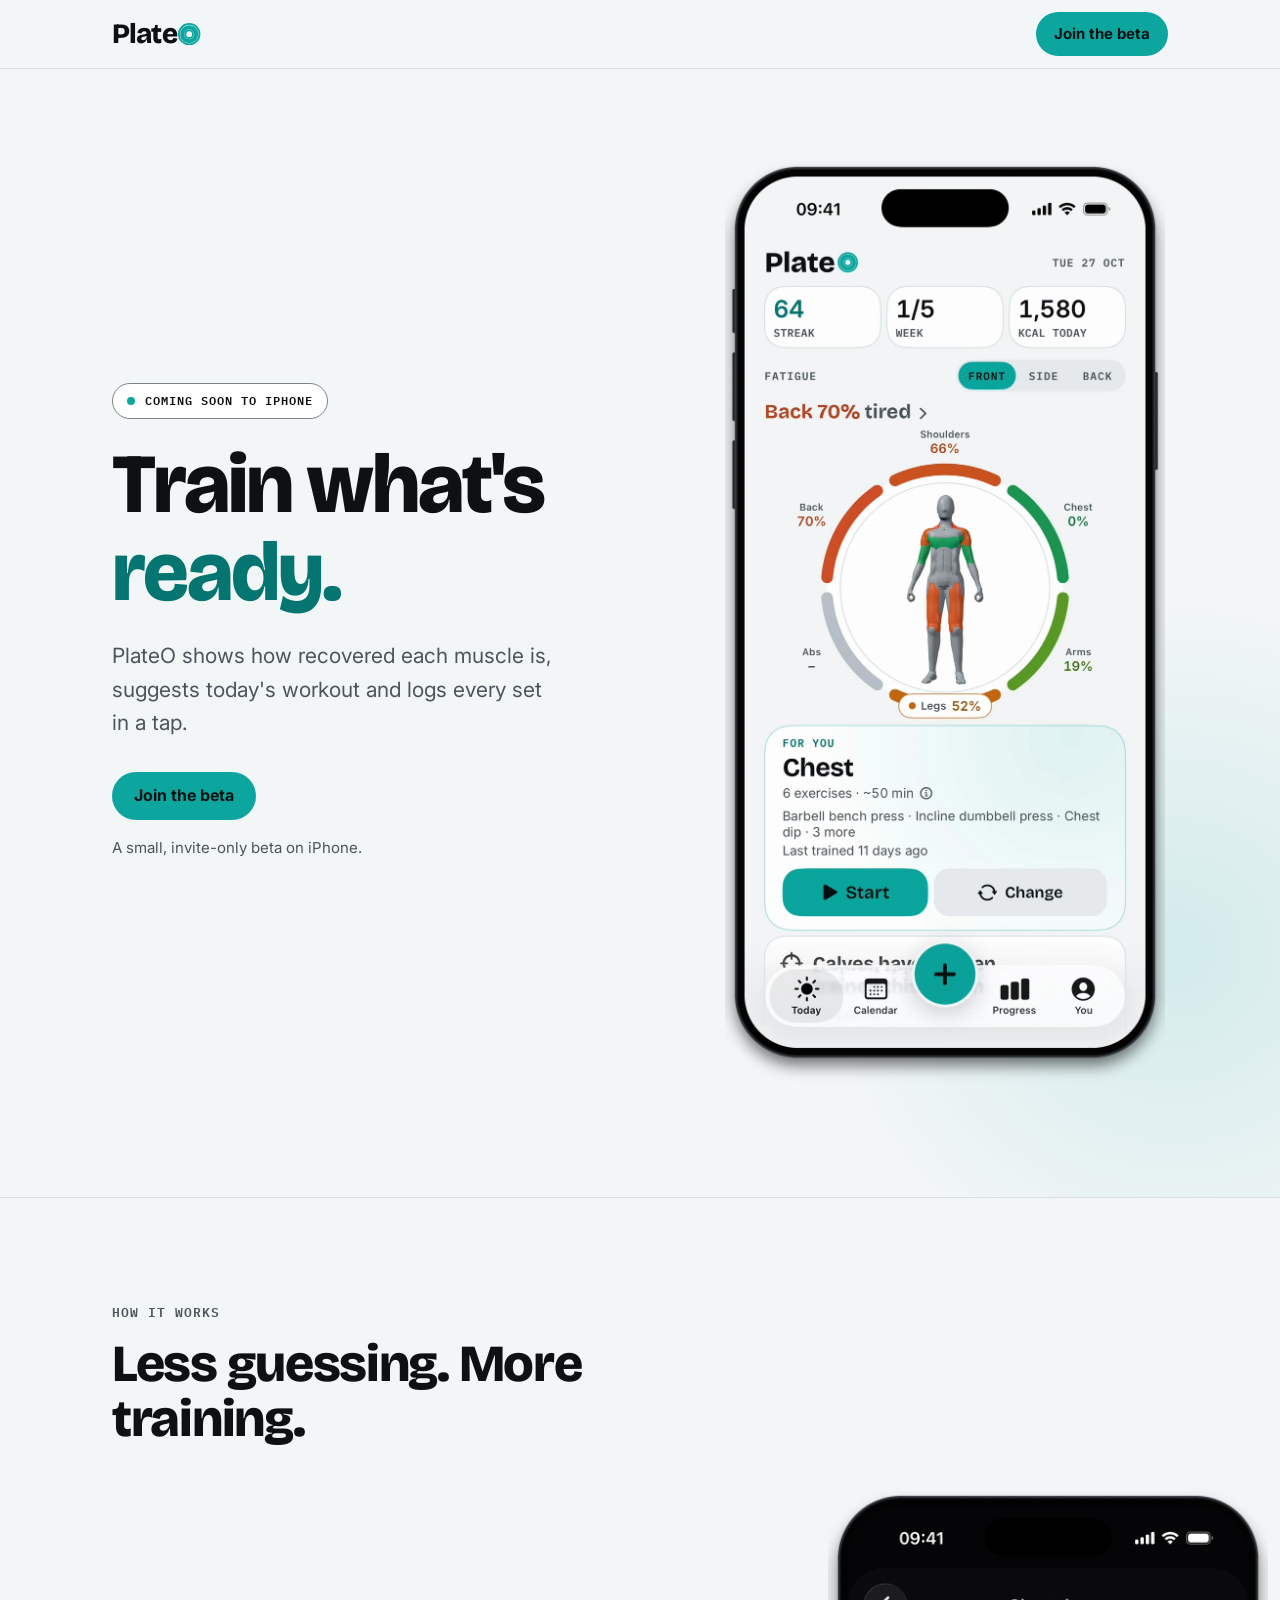
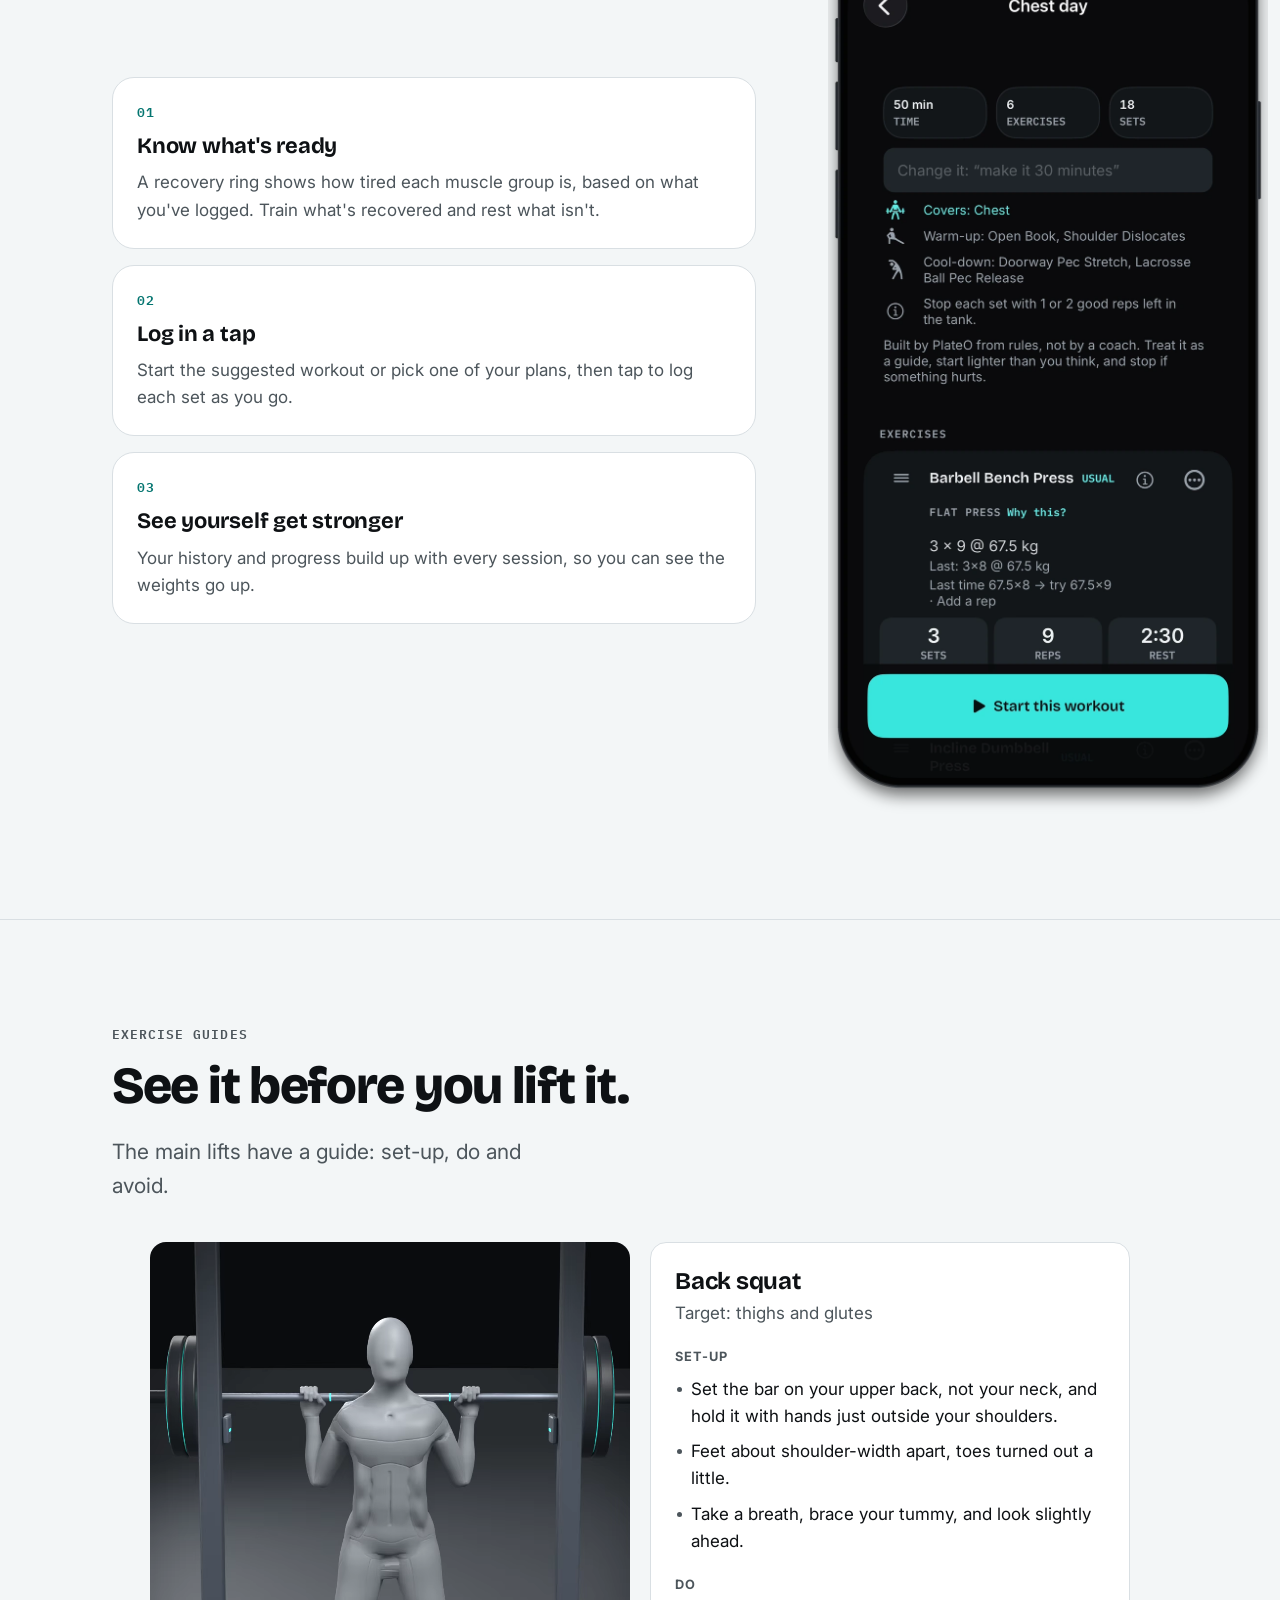
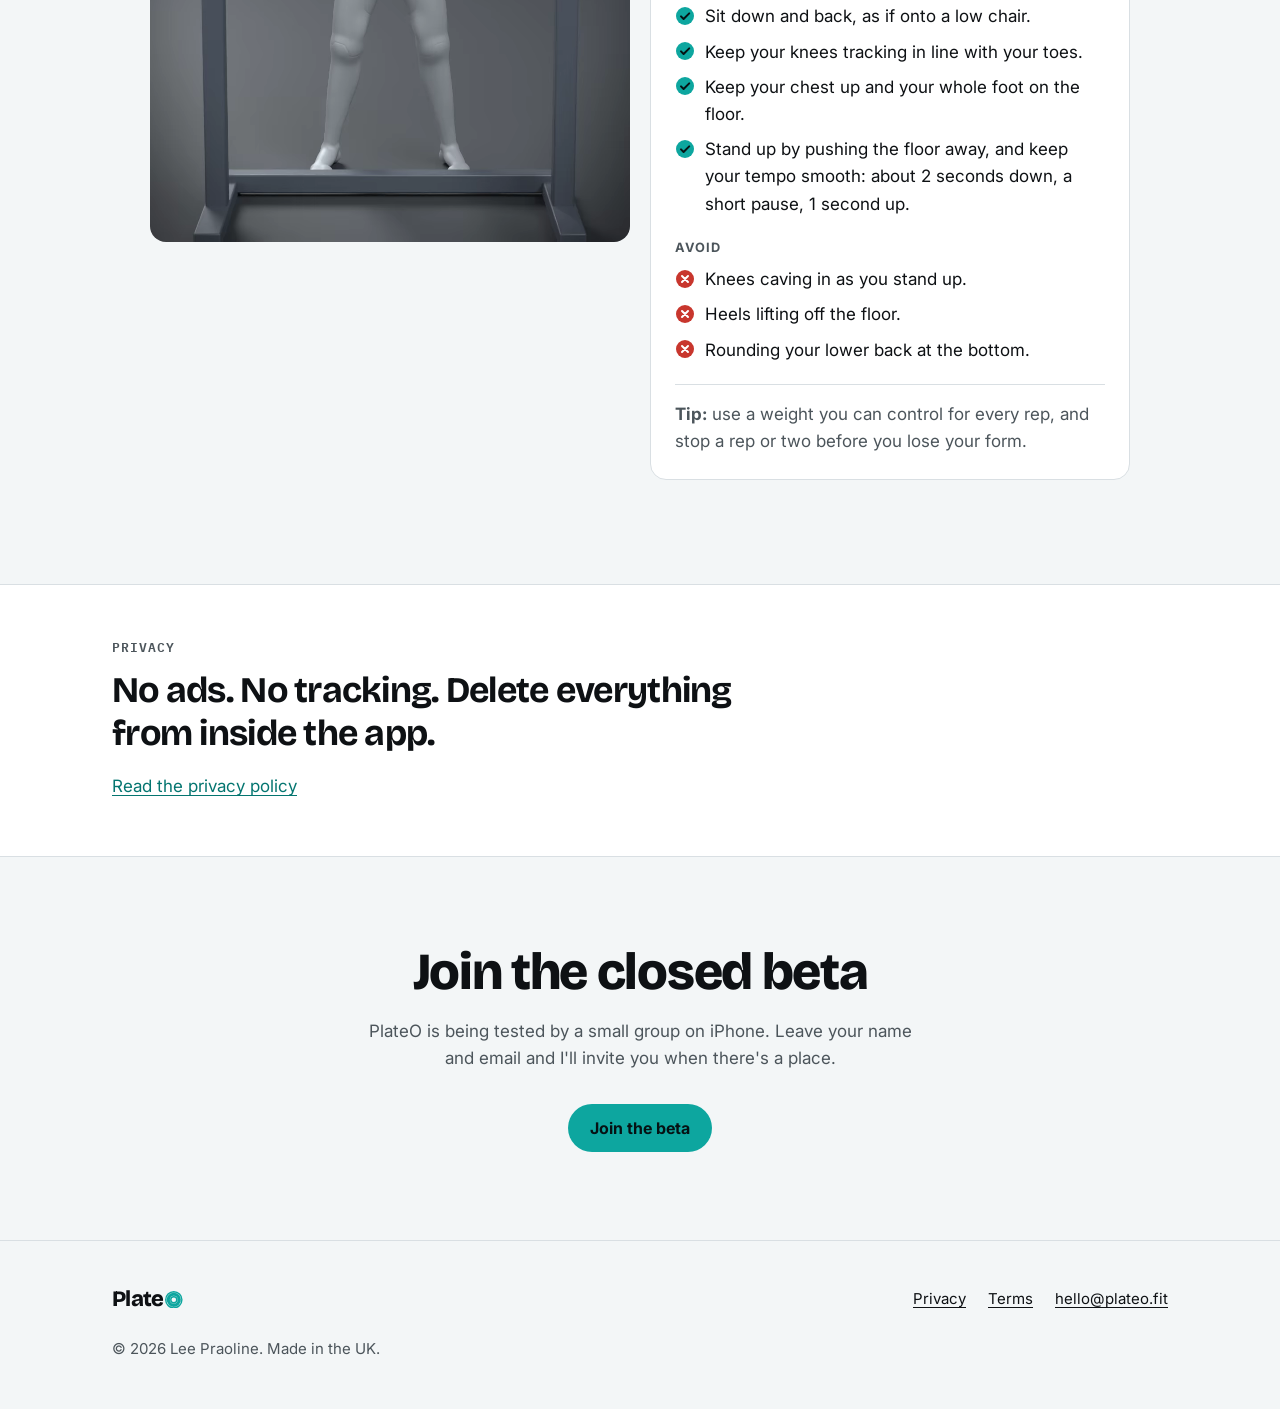
==== commit dda9736c: "Site: remove the note under the guide card Co-Authored-By: Claude Opus 5.5 <noreply@anthropic.com>" ====
--- a/index.html
+++ b/index.html
@@ -128,7 +128,6 @@
             <p class="tip"><strong>Tip:</strong> use a weight you can control for every rep, and stop a rep or two before you lose your form.</p>
           </article>
         </div>
-        <p class="guide-note">The main lifts in PlateO have a guide like this.</p>
       </div>
     </section>
 
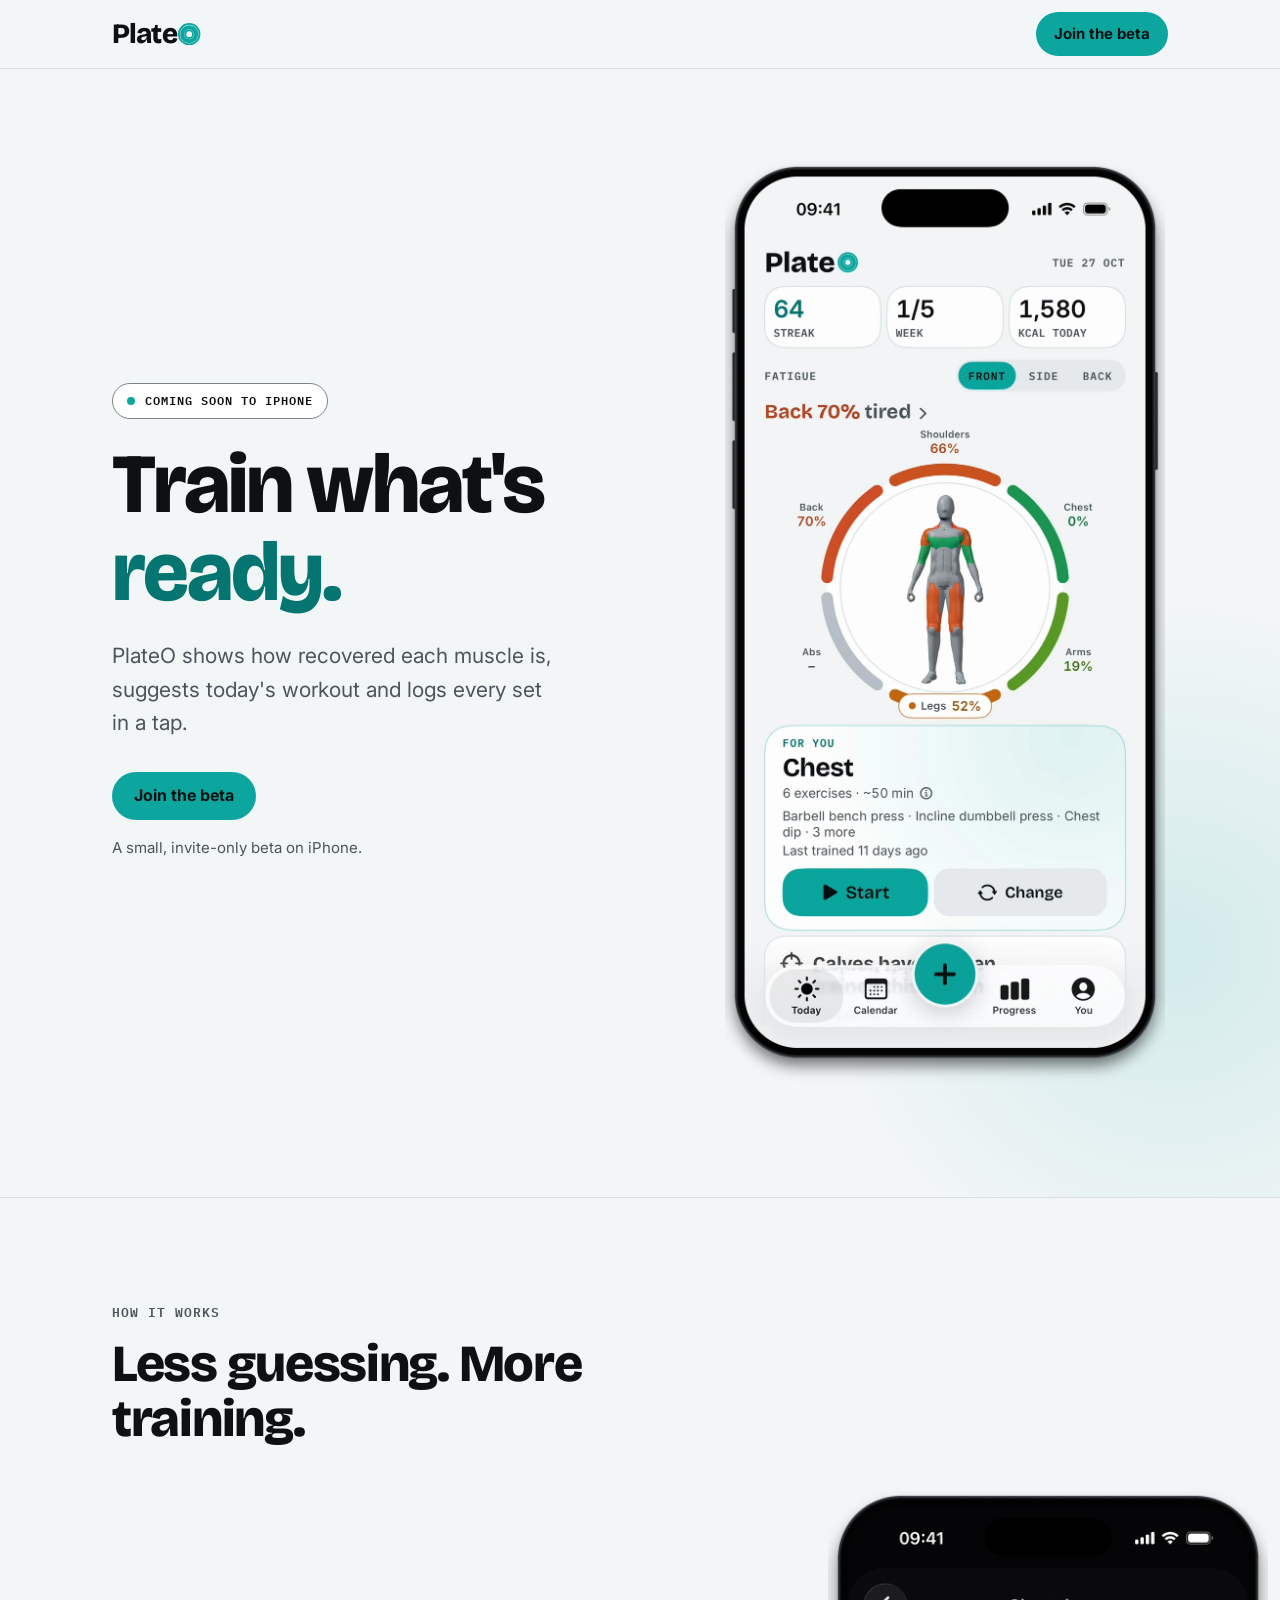
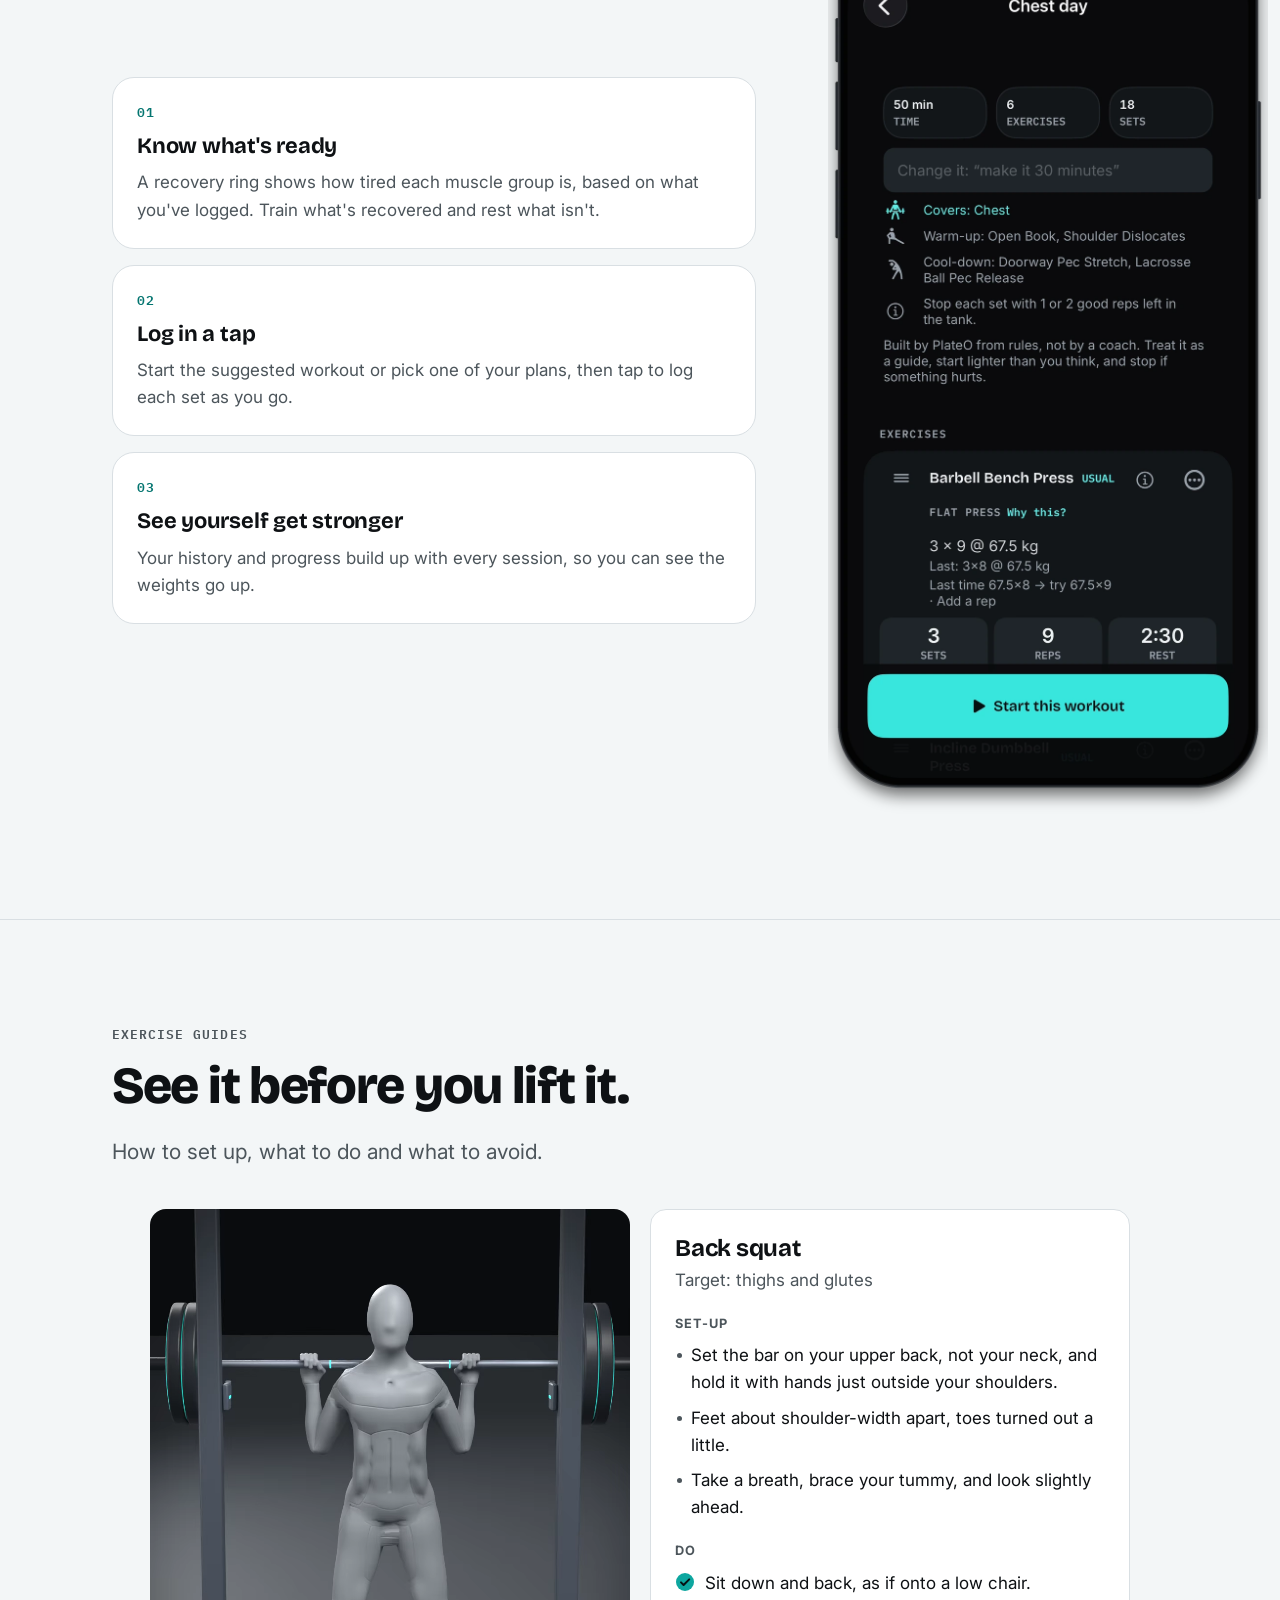
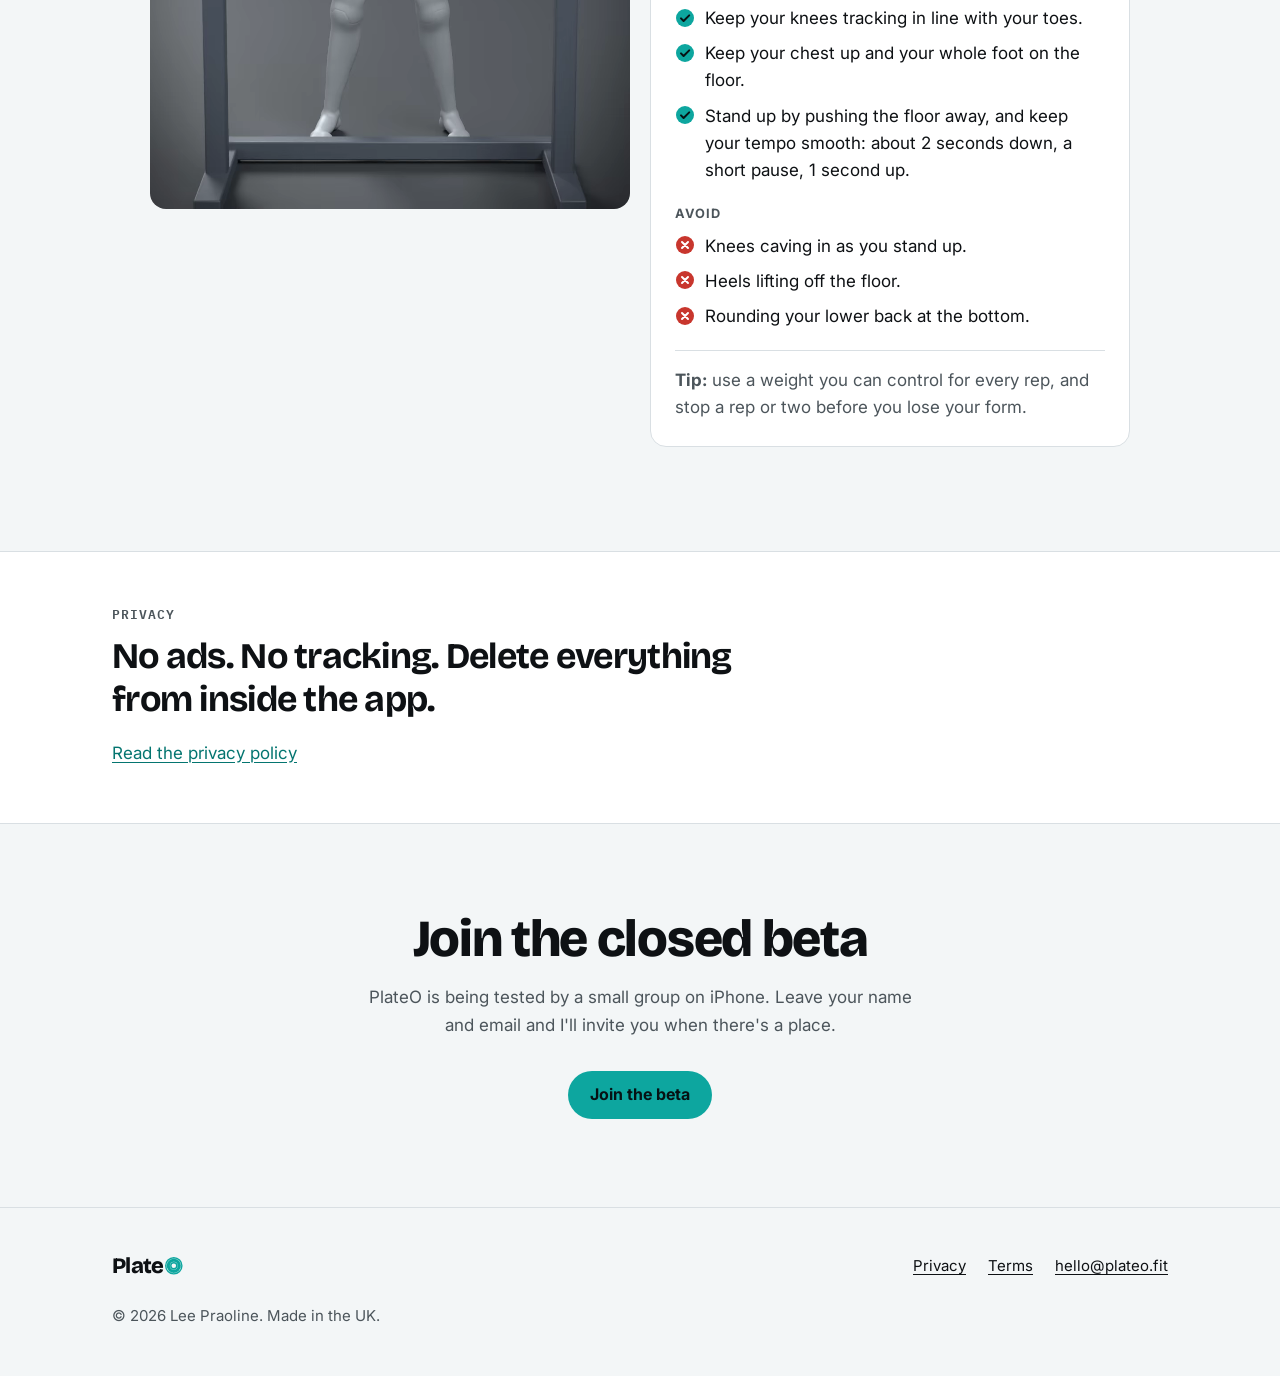
==== commit 8a3c767e: "Site: guide lead line makes no claim about which lifts Co-Authored-By: Claude Opus 5.5 <noreply@anth" ====
--- a/index.html
+++ b/index.html
@@ -95,7 +95,7 @@
         <div class="section-head">
           <p class="label">Exercise guides</p>
           <h2 id="guide-title">See it before you lift it.</h2>
-          <p class="lead">The main lifts have a guide: set-up, do and avoid.</p>
+          <p class="lead">How to set up, what to do and what to avoid.</p>
         </div>
         <div class="guide-unit">
           <figure class="guide">
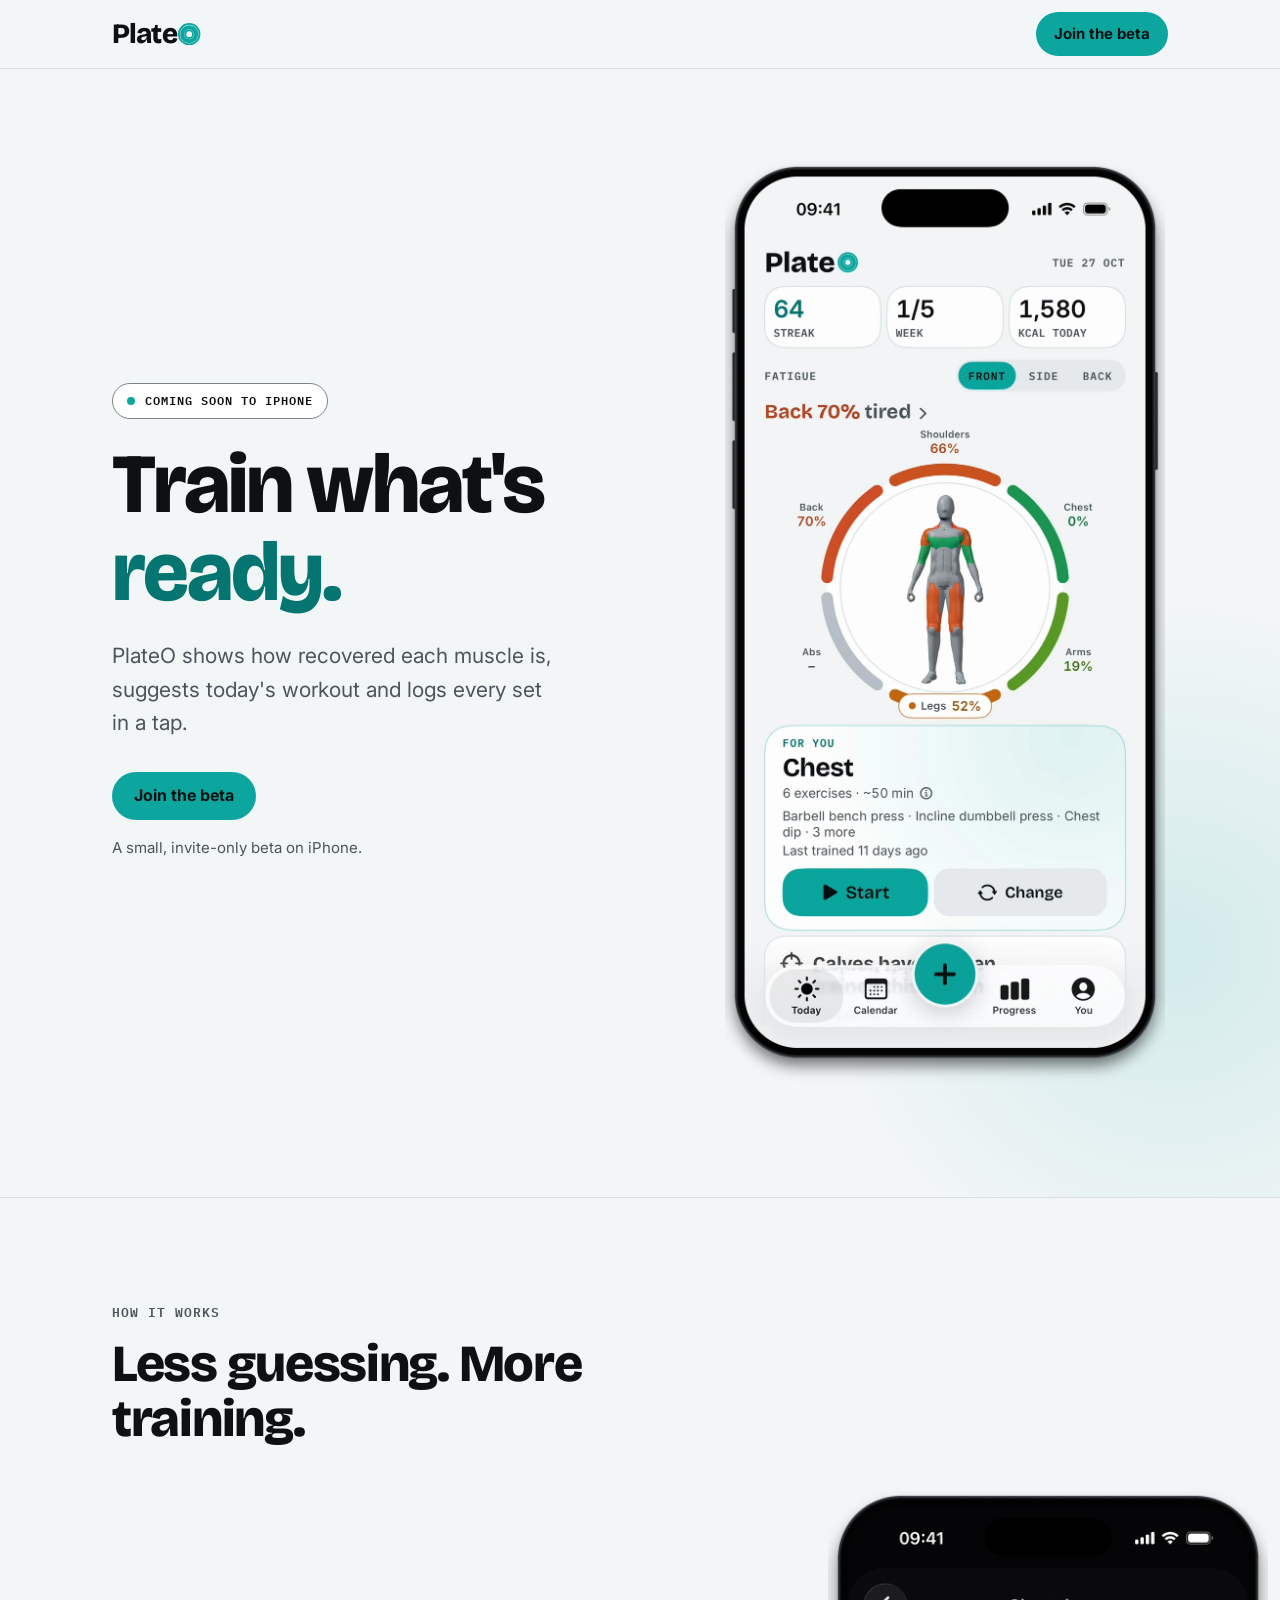
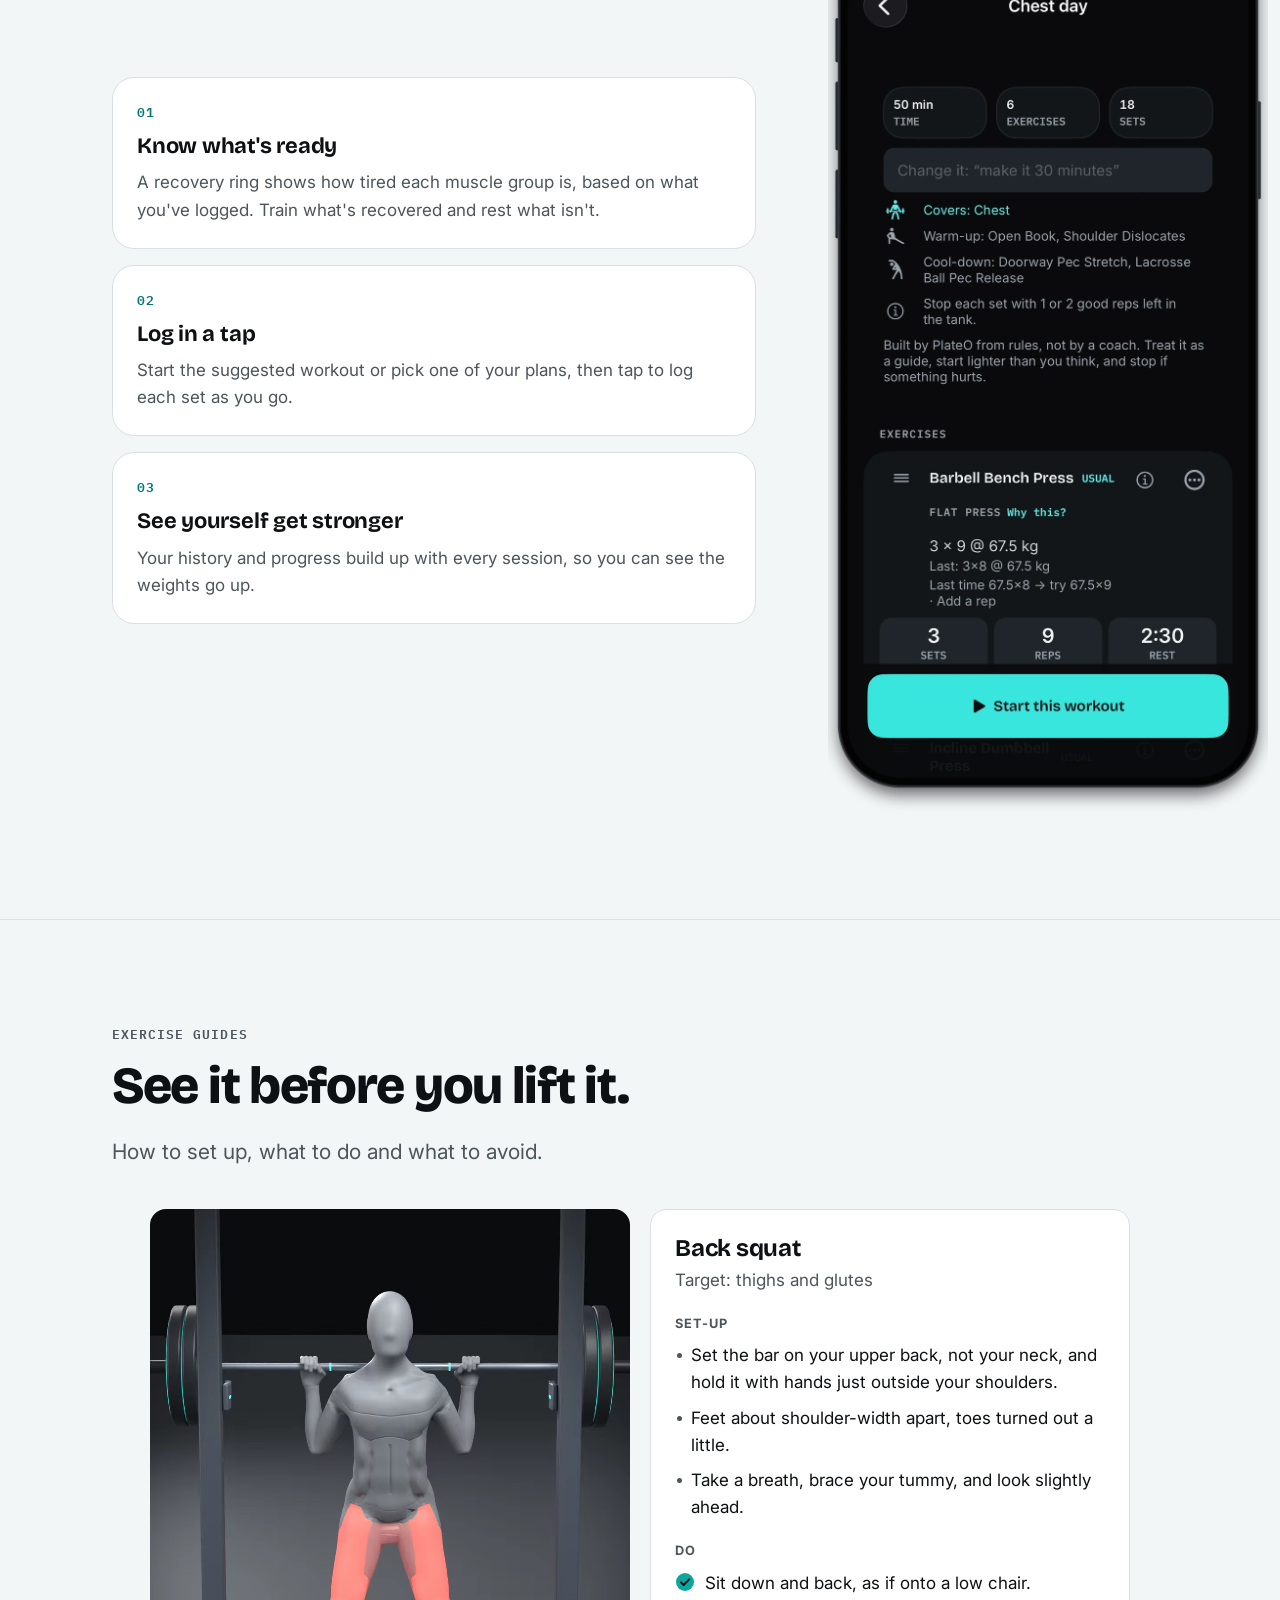
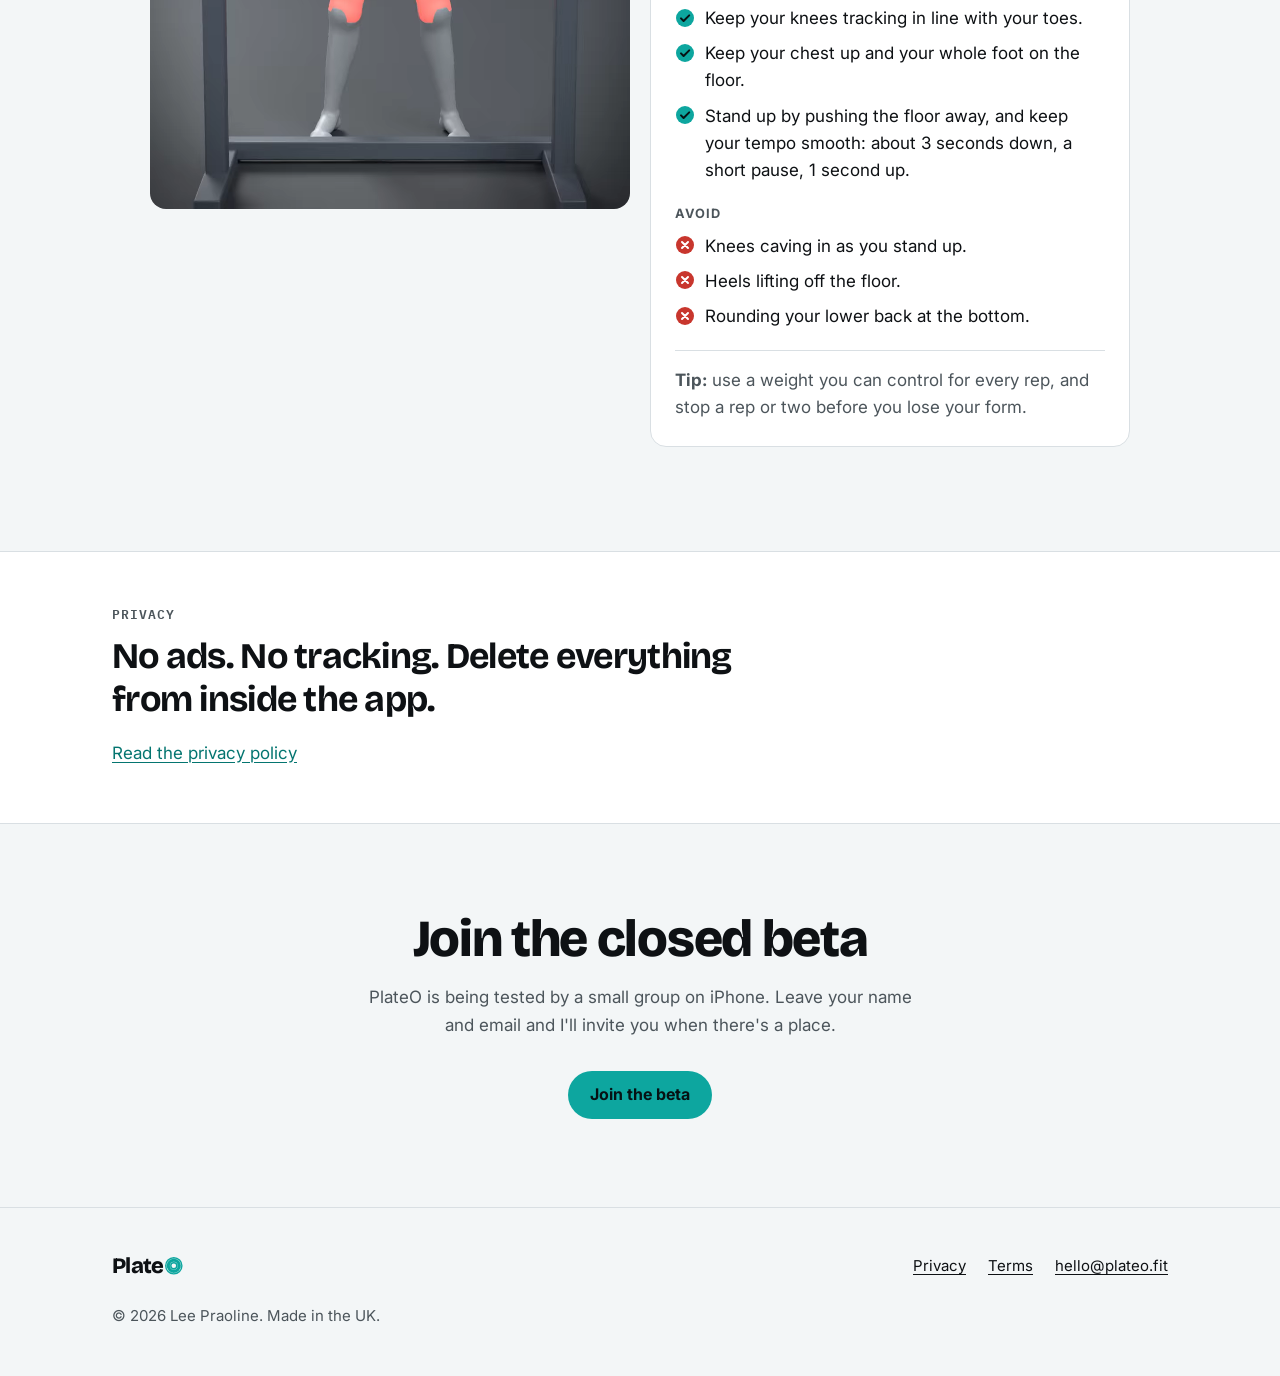
==== commit 97cef199: "Site: final squat guide clip (3-1-1 tempo) and tempo line Co-Authored-By: Claude Opus 5.5 <noreply@a" ====
--- a/index.html
+++ b/index.html
@@ -99,8 +99,8 @@
         </div>
         <div class="guide-unit">
           <figure class="guide">
-            <video class="guide-video" muted loop playsinline preload="none" poster="img/guide/squat-guide-poster.webp"
-                   data-webm="img/guide/squat-guide-portrait.webm" data-mp4="img/guide/squat-guide-portrait.mp4"
+            <video class="guide-video" muted loop playsinline preload="none" poster="img/guide/squat-guide-poster.webp?v=2"
+                   data-webm="img/guide/squat-guide-portrait.webm?v=2" data-mp4="img/guide/squat-guide-portrait.mp4?v=2"
                    aria-label="Ari does three back squats while the view turns from the front to the side and back, then shows the knees caving in with an Avoid tag, then the fix with a Do tag."></video>
           </figure>
           <article class="guide-card" aria-labelledby="squat-title">
@@ -117,7 +117,7 @@
               <li><svg class="mark do" viewBox="0 0 20 20" aria-hidden="true" focusable="false"><circle cx="10" cy="10" r="9"/><path d="M6 10.4l2.6 2.6L14.2 7.4"/></svg><span><span class="sr">Do: </span>Sit down and back, as if onto a low chair.</span></li>
               <li><svg class="mark do" viewBox="0 0 20 20" aria-hidden="true" focusable="false"><circle cx="10" cy="10" r="9"/><path d="M6 10.4l2.6 2.6L14.2 7.4"/></svg><span><span class="sr">Do: </span>Keep your knees tracking in line with your toes.</span></li>
               <li><svg class="mark do" viewBox="0 0 20 20" aria-hidden="true" focusable="false"><circle cx="10" cy="10" r="9"/><path d="M6 10.4l2.6 2.6L14.2 7.4"/></svg><span><span class="sr">Do: </span>Keep your chest up and your whole foot on the floor.</span></li>
-              <li><svg class="mark do" viewBox="0 0 20 20" aria-hidden="true" focusable="false"><circle cx="10" cy="10" r="9"/><path d="M6 10.4l2.6 2.6L14.2 7.4"/></svg><span><span class="sr">Do: </span>Stand up by pushing the floor away, and keep your tempo smooth: about 2 seconds down, a short pause, 1 second up.</span></li>
+              <li><svg class="mark do" viewBox="0 0 20 20" aria-hidden="true" focusable="false"><circle cx="10" cy="10" r="9"/><path d="M6 10.4l2.6 2.6L14.2 7.4"/></svg><span><span class="sr">Do: </span>Stand up by pushing the floor away, and keep your tempo smooth: about 3 seconds down, a short pause, 1 second up.</span></li>
             </ul>
             <h4>Avoid</h4>
             <ul class="marked">
@@ -163,6 +163,6 @@
       <p class="copy">© 2026 Lee Praoline. Made in the UK.</p>
     </div>
   </footer>
-  <script src="guide.js" defer></script>
+  <script src="guide.js?v=2" defer></script>
 </body>
 </html>
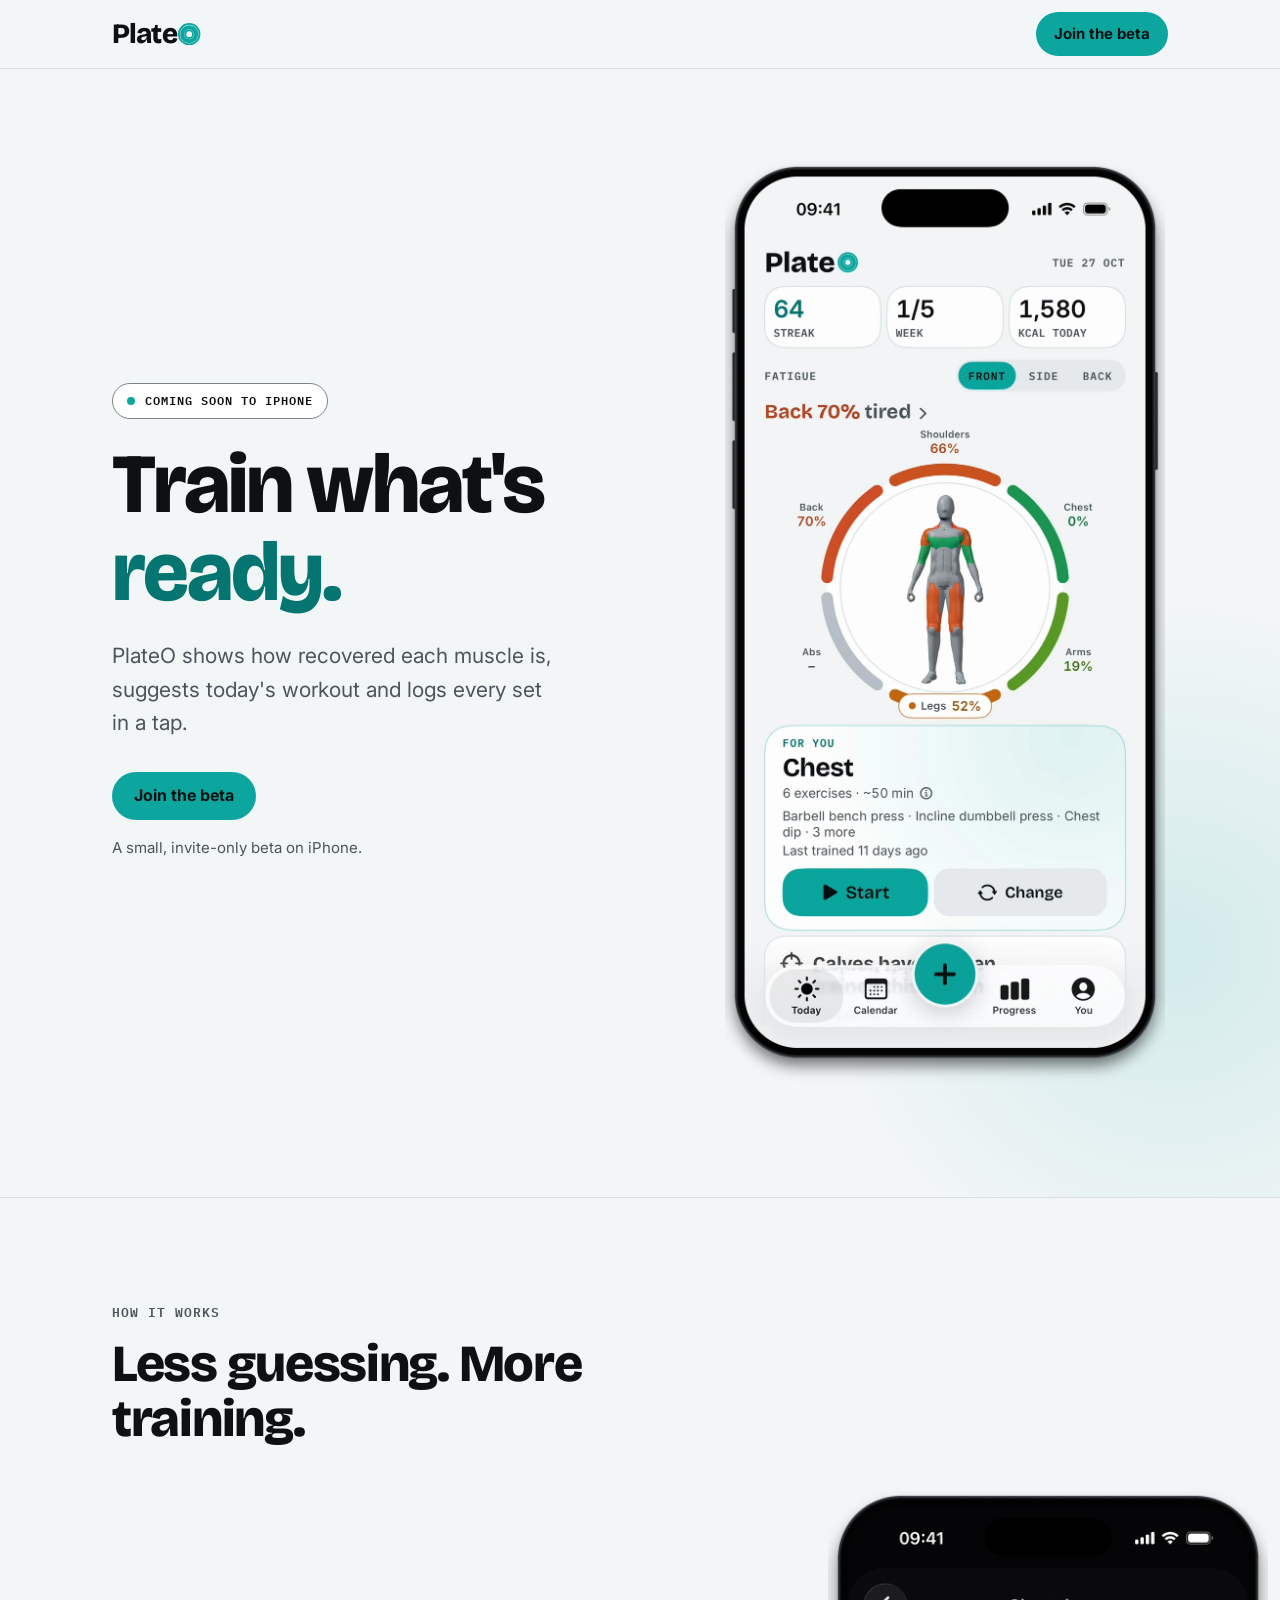
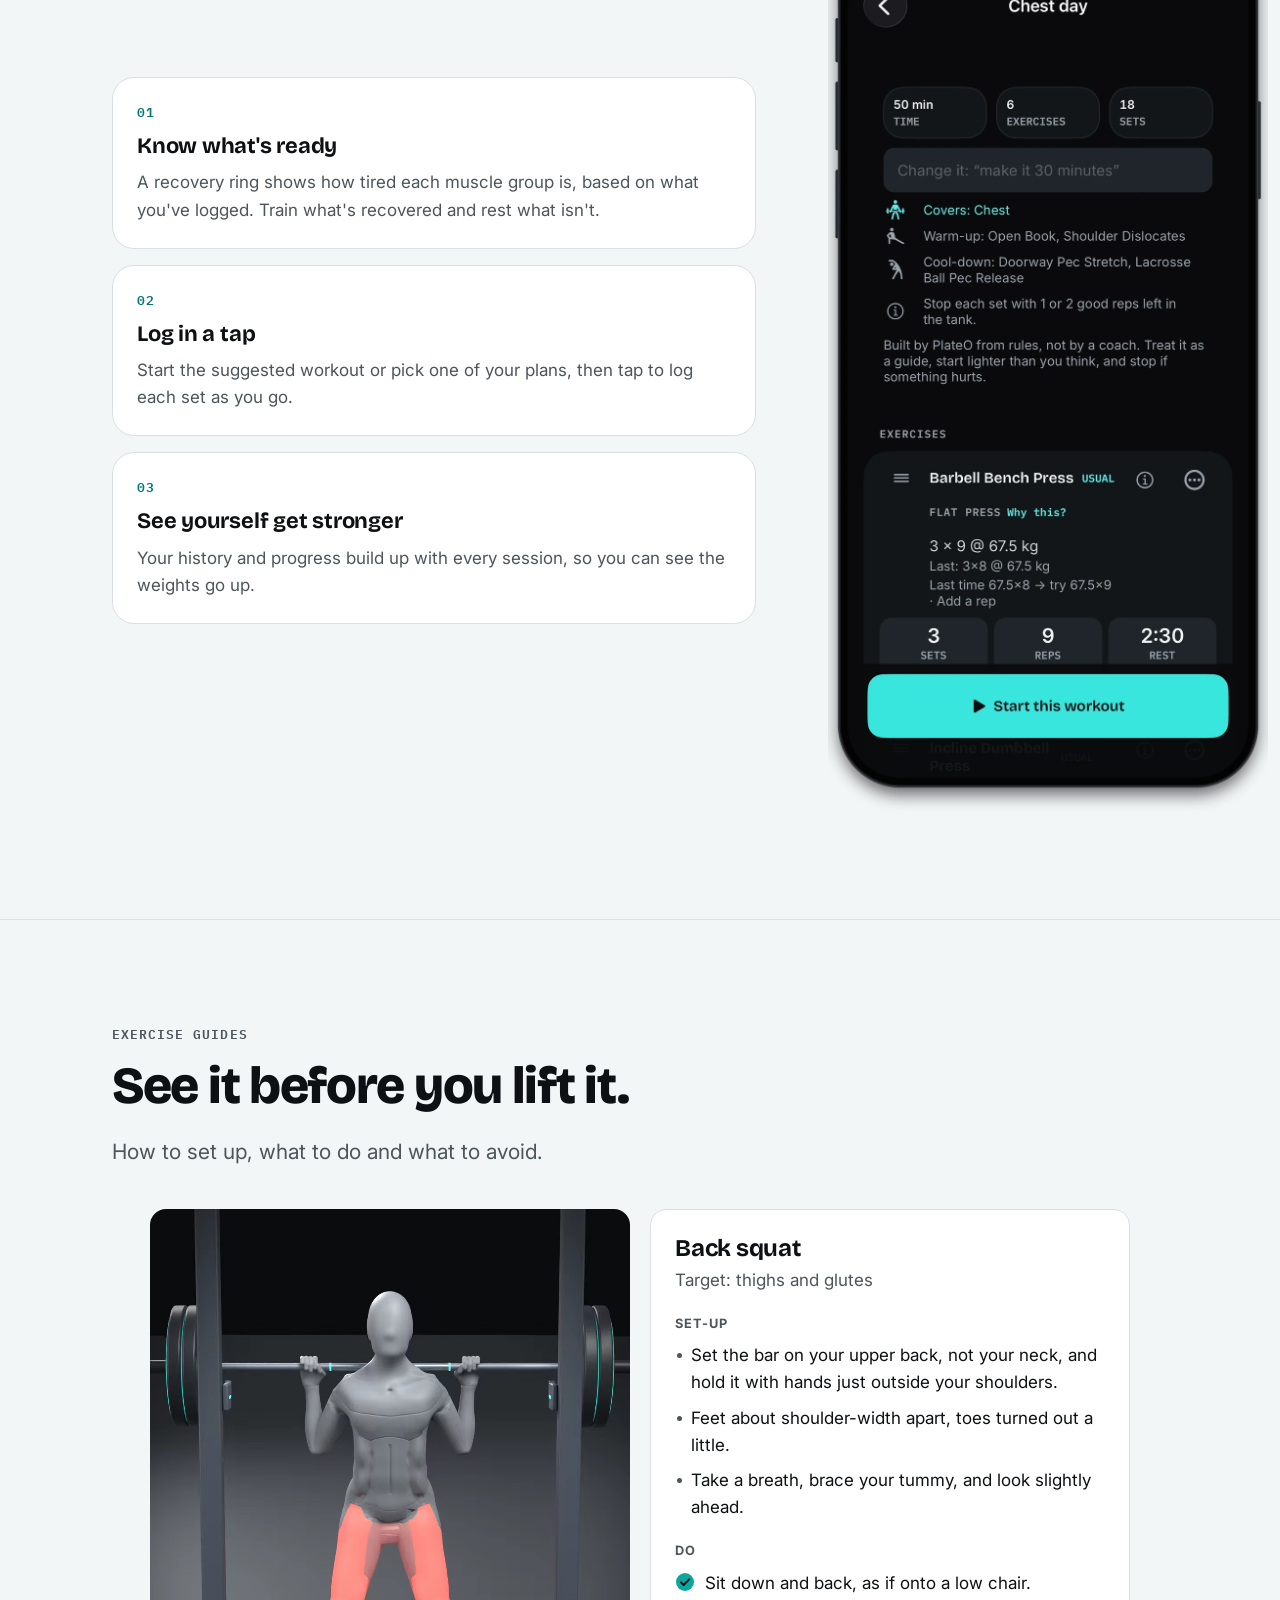
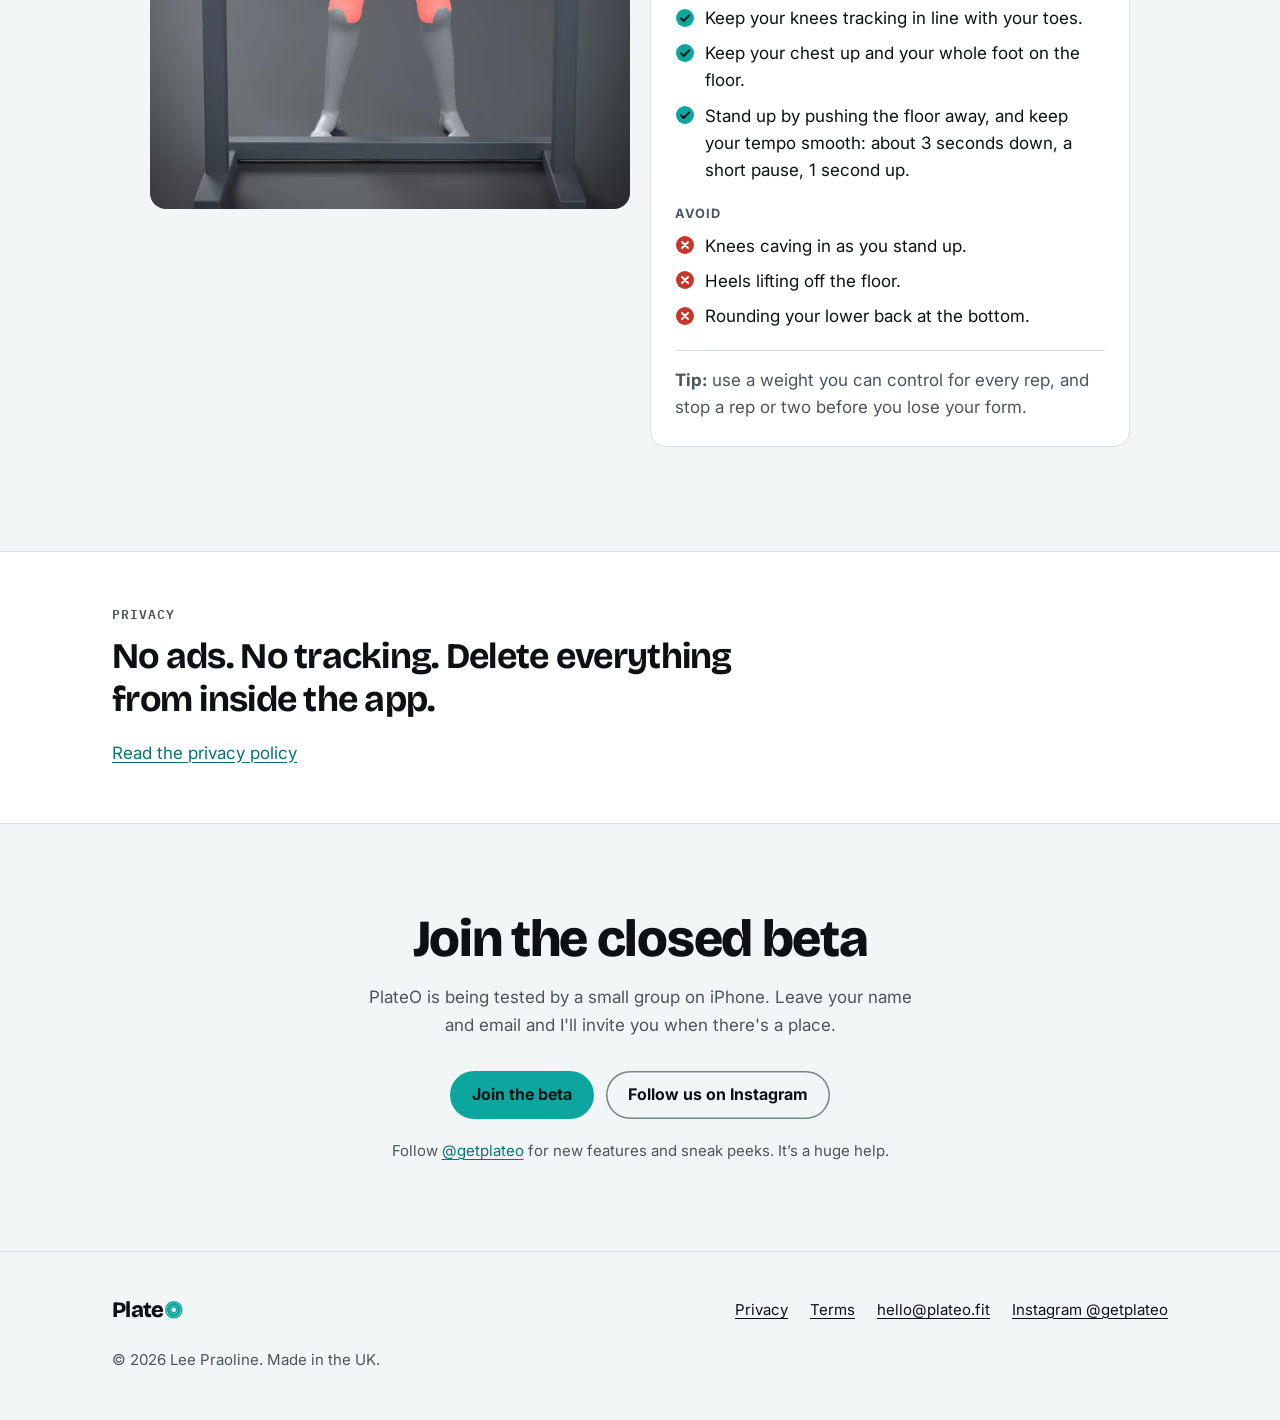
==== commit d04b8741: "Add Follow us on Instagram (@getplateo) to the home page, beta success state and footers Co-Authored" ====
--- a/index.html
+++ b/index.html
@@ -145,7 +145,9 @@
         <p>PlateO is being tested by a small group on iPhone. Leave your name and email and I'll invite you when there's a place.</p>
         <div class="cta-row">
           <a class="btn" href="beta.html">Join the beta</a>
+          <a class="btn btn-ghost" href="https://www.instagram.com/getplateo/" rel="me noopener">Follow us on Instagram</a>
         </div>
+        <p class="follow-note">Follow <a href="https://www.instagram.com/getplateo/" rel="me noopener">@getplateo</a> for new features and sneak peeks. It&rsquo;s a huge help.</p>
       </div>
     </section>
   </main>
@@ -158,6 +160,7 @@
           <li><a href="privacy.html">Privacy</a></li>
           <li><a href="terms.html">Terms</a></li>
           <li><a href="mailto:hello@plateo.fit">hello@plateo.fit</a></li>
+          <li><a href="https://www.instagram.com/getplateo/" rel="me noopener">Instagram @getplateo</a></li>
         </ul>
       </nav>
       <p class="copy">© 2026 Lee Praoline. Made in the UK.</p>
--- a/style.css
+++ b/style.css
@@ -203,6 +203,7 @@
 .closing { text-align: center; padding: 88px 0; }
 .closing p { color: var(--ink-2); max-width: 36rem; margin: 18px auto 0; }
 .closing .cta-row { justify-content: center; }
+.closing .follow-note { font-size: .9375rem; margin-top: 20px; }
 
 /* Footer */
 .site-foot { border-top: 1px solid var(--line); padding: 40px 0 48px; color: var(--ink-2); font-size: .9375rem; }
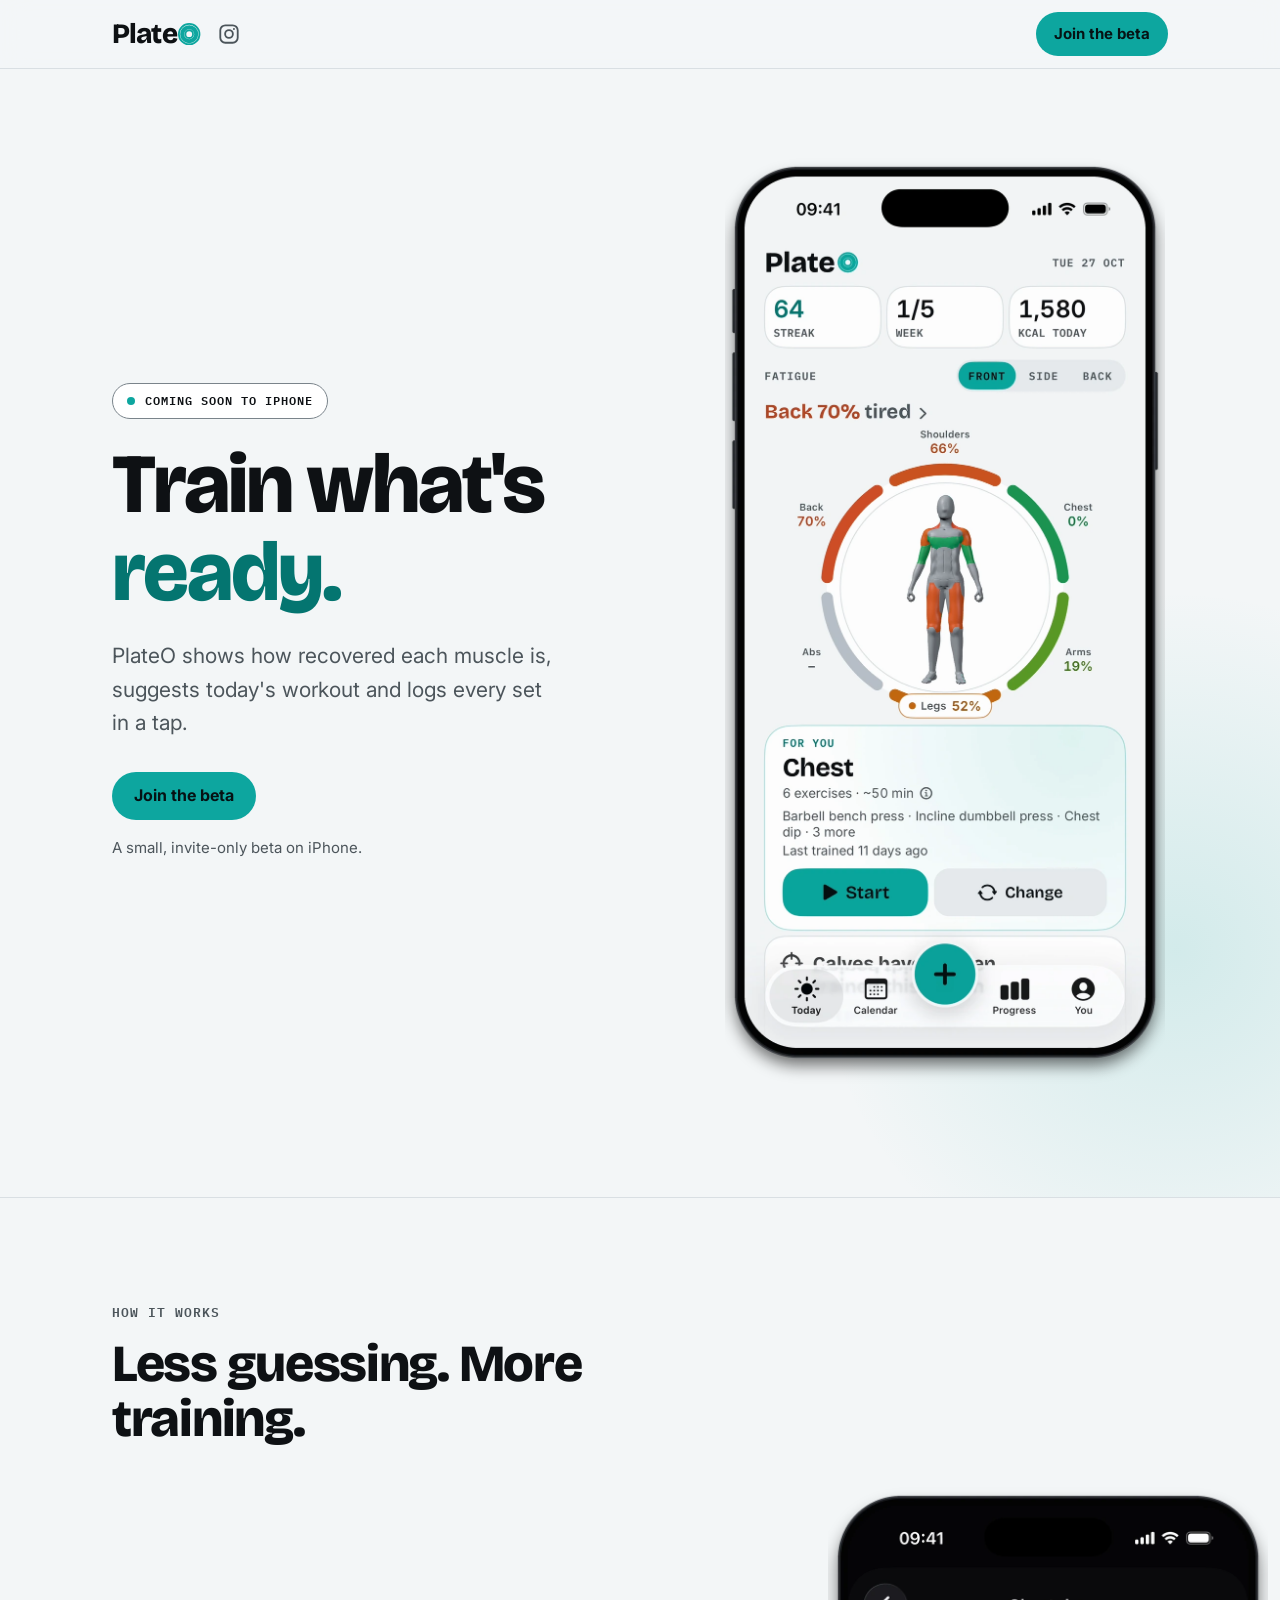
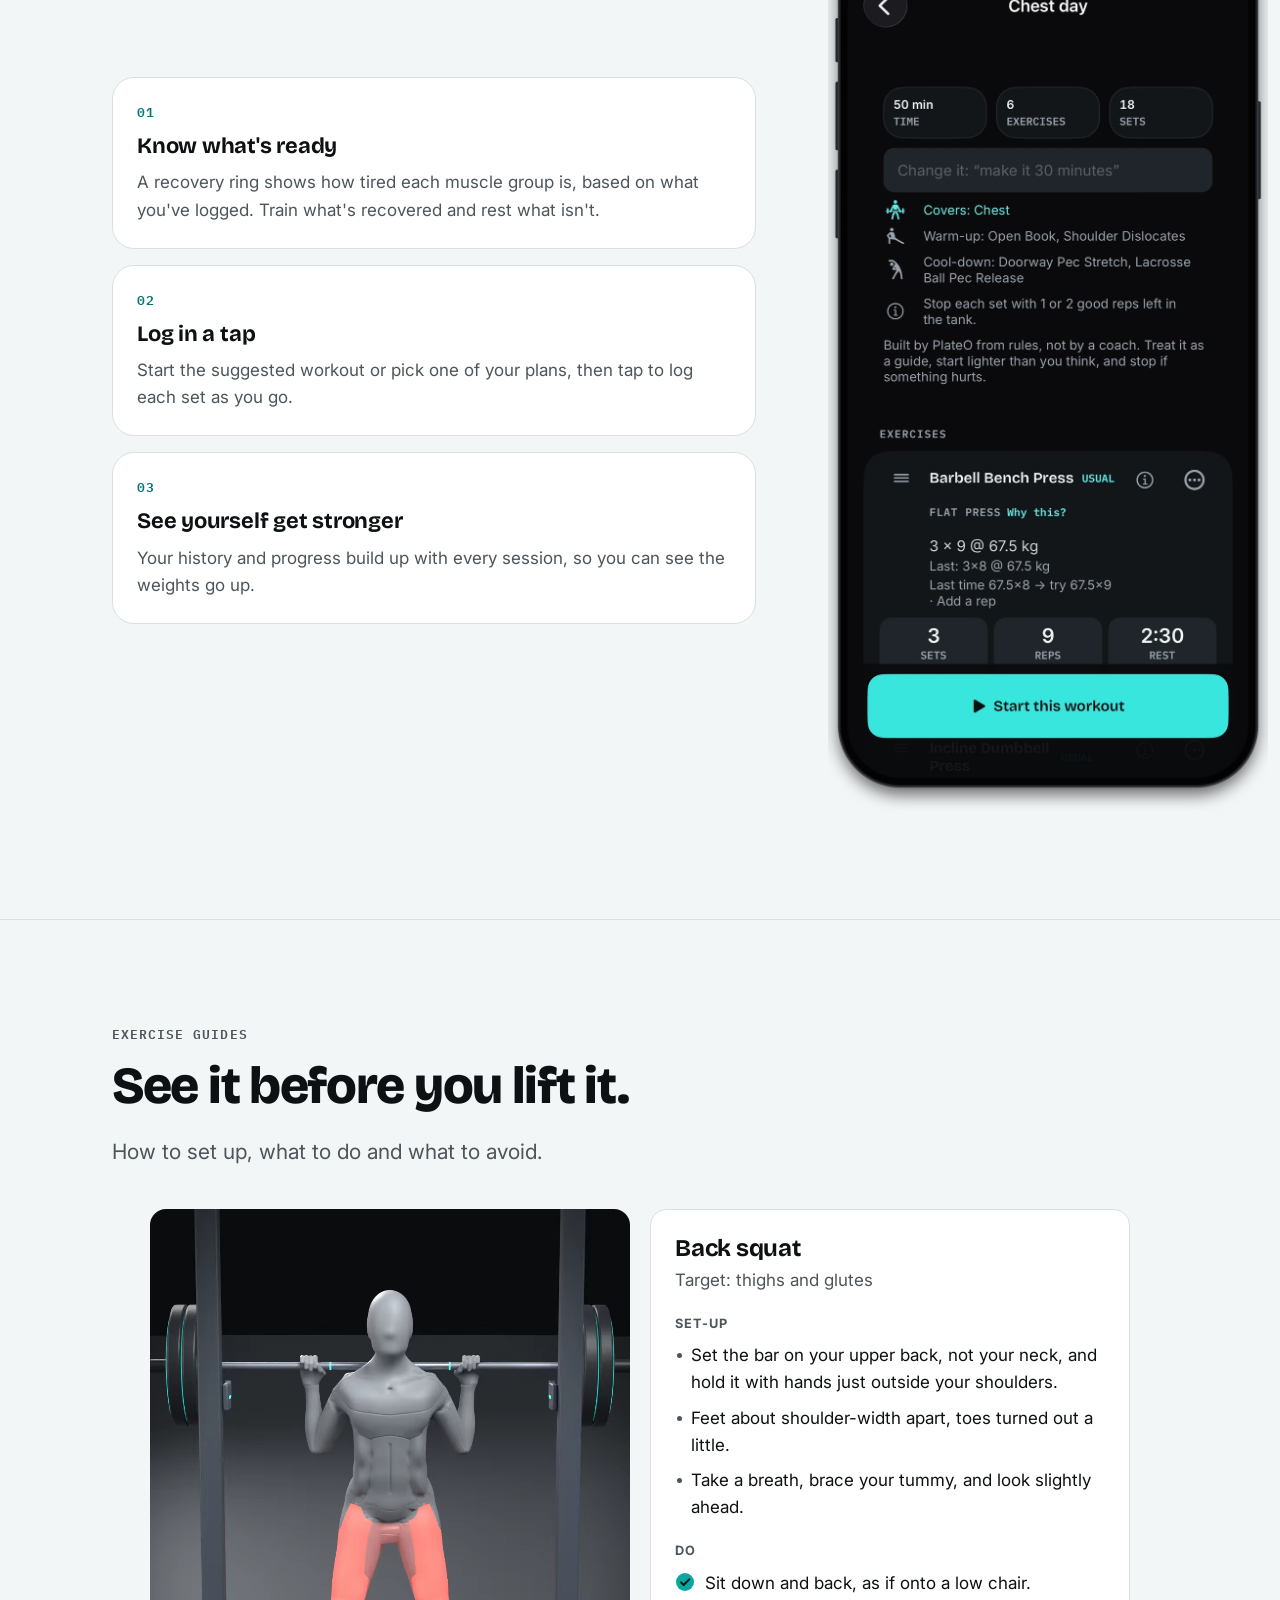
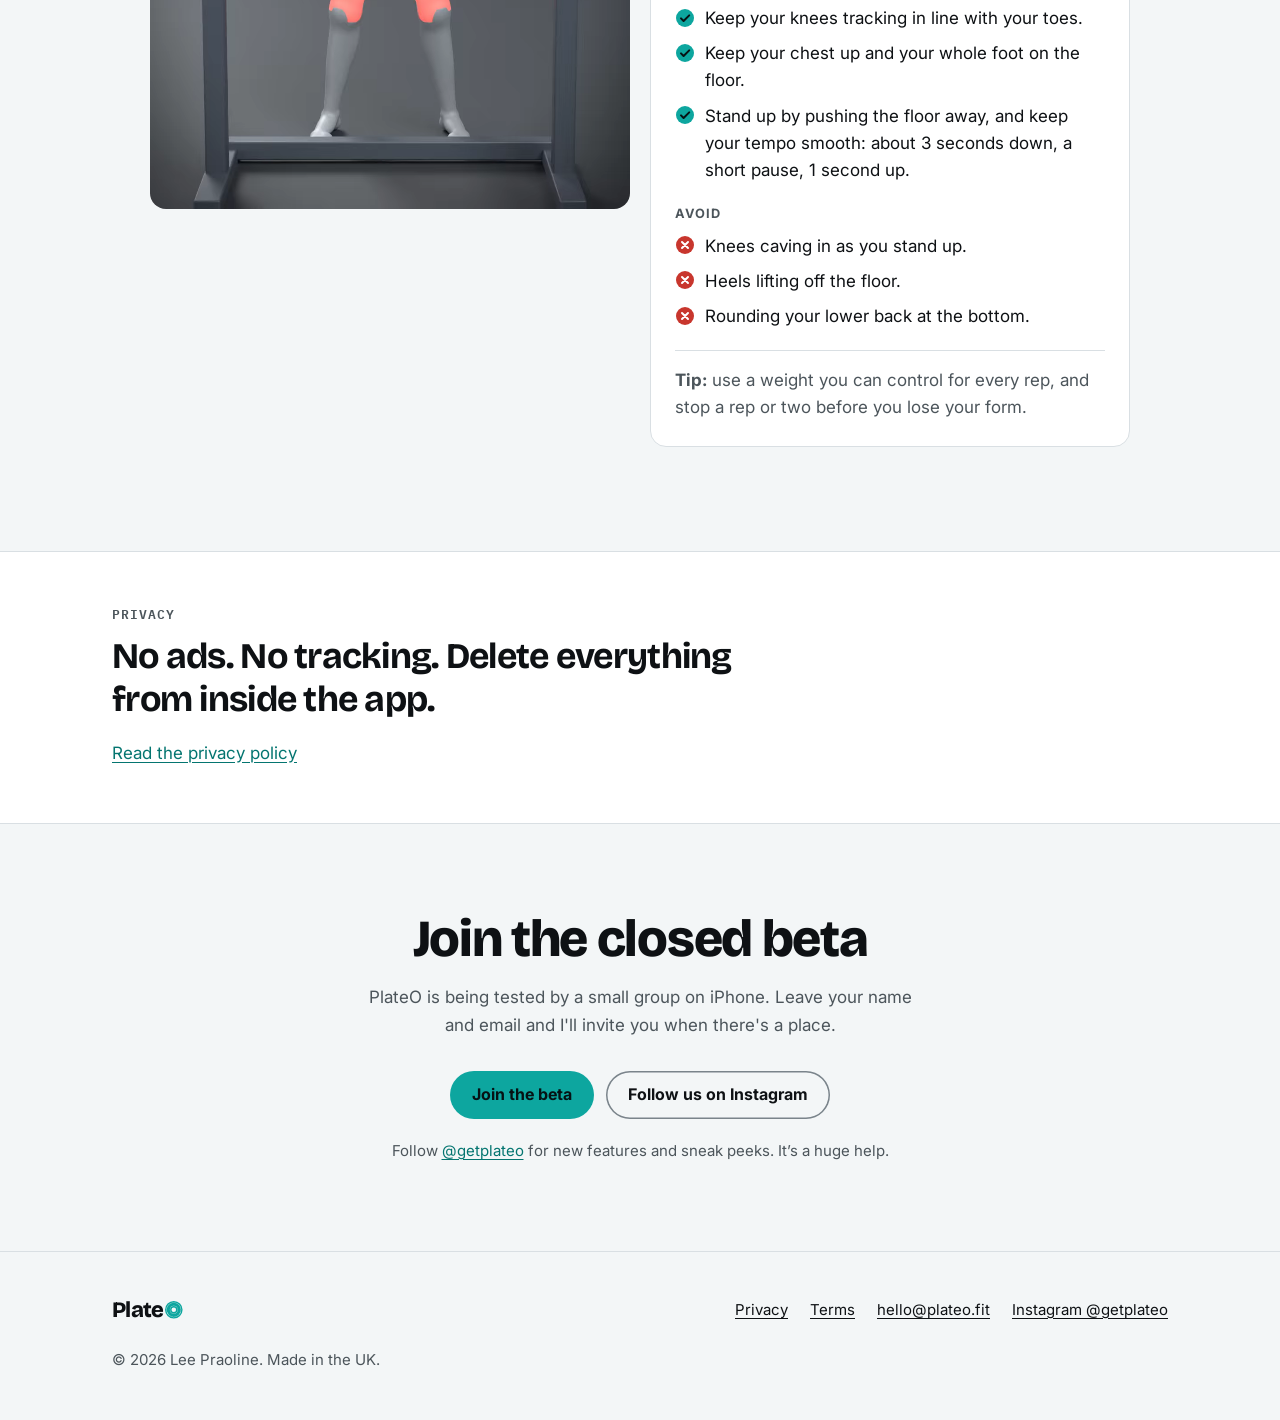
==== commit 4caef993: "Add Instagram icon link next to the logo in the header; keep header button on one line on small phon" ====
--- a/index.html
+++ b/index.html
@@ -24,14 +24,17 @@
   <link rel="icon" href="favicon.svg" type="image/svg+xml">
   <link rel="apple-touch-icon" href="apple-touch-icon-180.png">
   <link rel="preload" href="fonts/BricolageGrotesque-Variable.ttf" as="font" type="font/ttf" crossorigin>
-  <link rel="stylesheet" href="style.css">
+  <link rel="stylesheet" href="style.css?v=4">
 </head>
 <body>
   <a class="skip" href="#main">Skip to content</a>
 
   <header class="site-head">
     <div class="wrap">
-      <a class="brand" href="./" aria-label="PlateO home"><span aria-hidden="true">Plate</span><svg viewBox="10 10 108 108" width="24" height="24" aria-hidden="true" focusable="false"><path fill="currentColor" fill-rule="evenodd" d="M10.00,64 a54.00,54.00 0 1 0 108.00,0 a54.00,54.00 0 1 0 -108.00,0 M18.64,64 a45.36,45.36 0 1 0 90.72,0 a45.36,45.36 0 1 0 -90.72,0 M20.51,64 a43.49,43.49 0 1 0 86.98,0 a43.49,43.49 0 1 0 -86.98,0 M39.85,64 a24.15,24.15 0 1 0 48.30,0 a24.15,24.15 0 1 0 -48.30,0 M41.16,64 a22.84,22.84 0 1 0 45.68,0 a22.84,22.84 0 1 0 -45.68,0 M49.96,64 a14.04,14.04 0 1 0 28.08,0 a14.04,14.04 0 1 0 -28.08,0"/></svg></a>
+      <div class="head-left">
+        <a class="brand" href="./" aria-label="PlateO home"><span aria-hidden="true">Plate</span><svg viewBox="10 10 108 108" width="24" height="24" aria-hidden="true" focusable="false"><path fill="currentColor" fill-rule="evenodd" d="M10.00,64 a54.00,54.00 0 1 0 108.00,0 a54.00,54.00 0 1 0 -108.00,0 M18.64,64 a45.36,45.36 0 1 0 90.72,0 a45.36,45.36 0 1 0 -90.72,0 M20.51,64 a43.49,43.49 0 1 0 86.98,0 a43.49,43.49 0 1 0 -86.98,0 M39.85,64 a24.15,24.15 0 1 0 48.30,0 a24.15,24.15 0 1 0 -48.30,0 M41.16,64 a22.84,22.84 0 1 0 45.68,0 a22.84,22.84 0 1 0 -45.68,0 M49.96,64 a14.04,14.04 0 1 0 28.08,0 a14.04,14.04 0 1 0 -28.08,0"/></svg></a>
+        <a class="ig-link" href="https://www.instagram.com/getplateo/" rel="me noopener" aria-label="PlateO on Instagram (@getplateo)"><svg viewBox="0 0 24 24" width="22" height="22" aria-hidden="true" focusable="false" fill="none" stroke="currentColor" stroke-width="2" stroke-linecap="round" stroke-linejoin="round"><rect x="2.5" y="2.5" width="19" height="19" rx="5.5"/><circle cx="12" cy="12" r="4.25"/><circle cx="17.4" cy="6.6" r="1.1" fill="currentColor" stroke="none"/></svg></a>
+      </div>
       <a class="btn btn-sm" href="beta.html">Join the beta</a>
     </div>
   </header>
--- a/style.css
+++ b/style.css
@@ -148,6 +148,10 @@
 }
 .brand svg { width: .8em; height: .8em; color: var(--accent); flex: none; position: relative; top: .01em; }
 .brand-sm { font-size: 1.375rem; }
+.head-left { display: flex; align-items: center; gap: 6px; }
+.ig-link { display: inline-flex; align-items: center; justify-content: center; width: 44px; height: 44px; border-radius: 12px; color: var(--ink-2); }
+.ig-link:hover { color: var(--accent-ink); }
+.ig-link:focus-visible { outline: 2px solid var(--accent); outline-offset: 2px; }
 
 /* Hero */
 .hero { position: relative; padding: 48px 0 72px; overflow: hidden; }
@@ -310,3 +314,5 @@
 .guide-card .tip { margin: 20px 0 0; padding-top: 16px; border-top: 1px solid var(--line); color: var(--ink-2); }
 .guide-note { margin: 14px 0 0; text-align: center; color: var(--ink-2); font-size: .95rem; }
 .sr { position: absolute; width: 1px; height: 1px; overflow: hidden; clip: rect(0 0 0 0); white-space: nowrap; }
+.site-head .btn { white-space: nowrap; }
+@media (max-width: 400px) { .site-head .wrap { gap: 8px; } .head-left { gap: 0; } .site-head .btn-sm { padding: 10px 14px; } }
